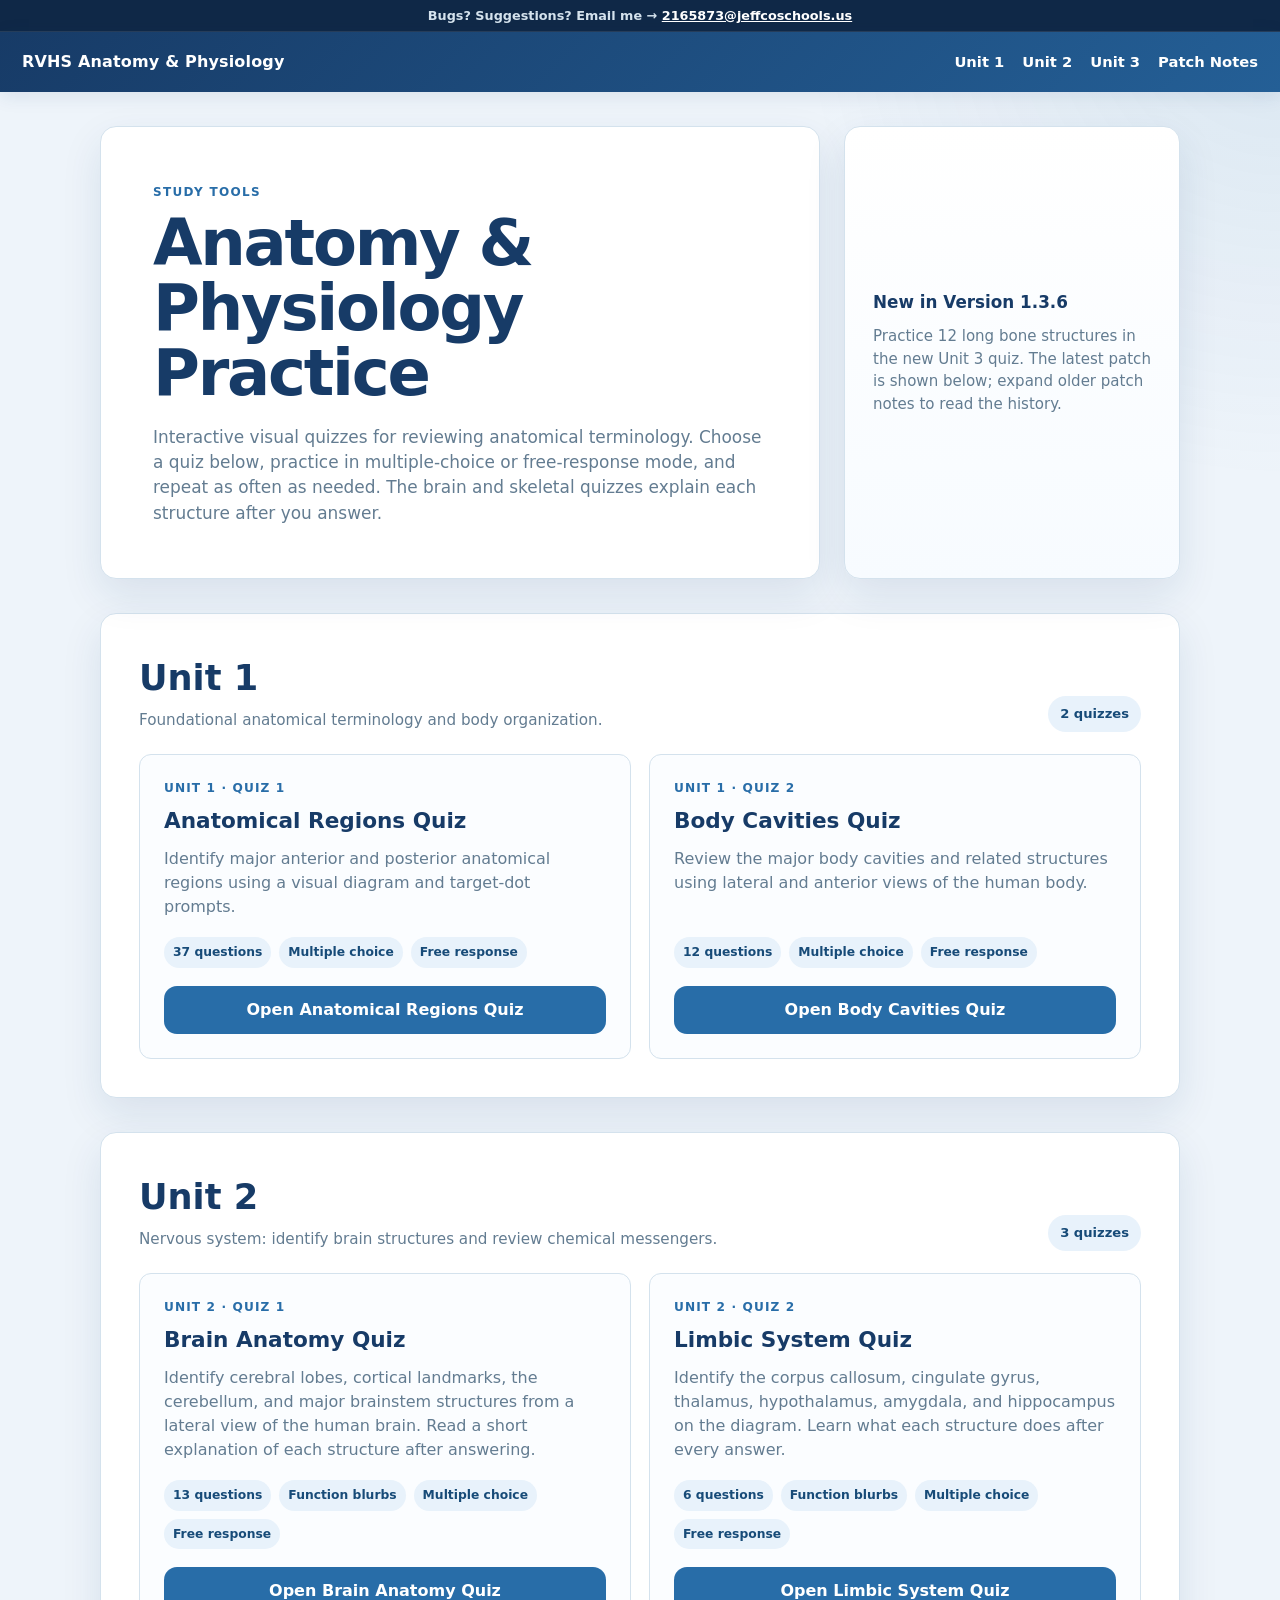
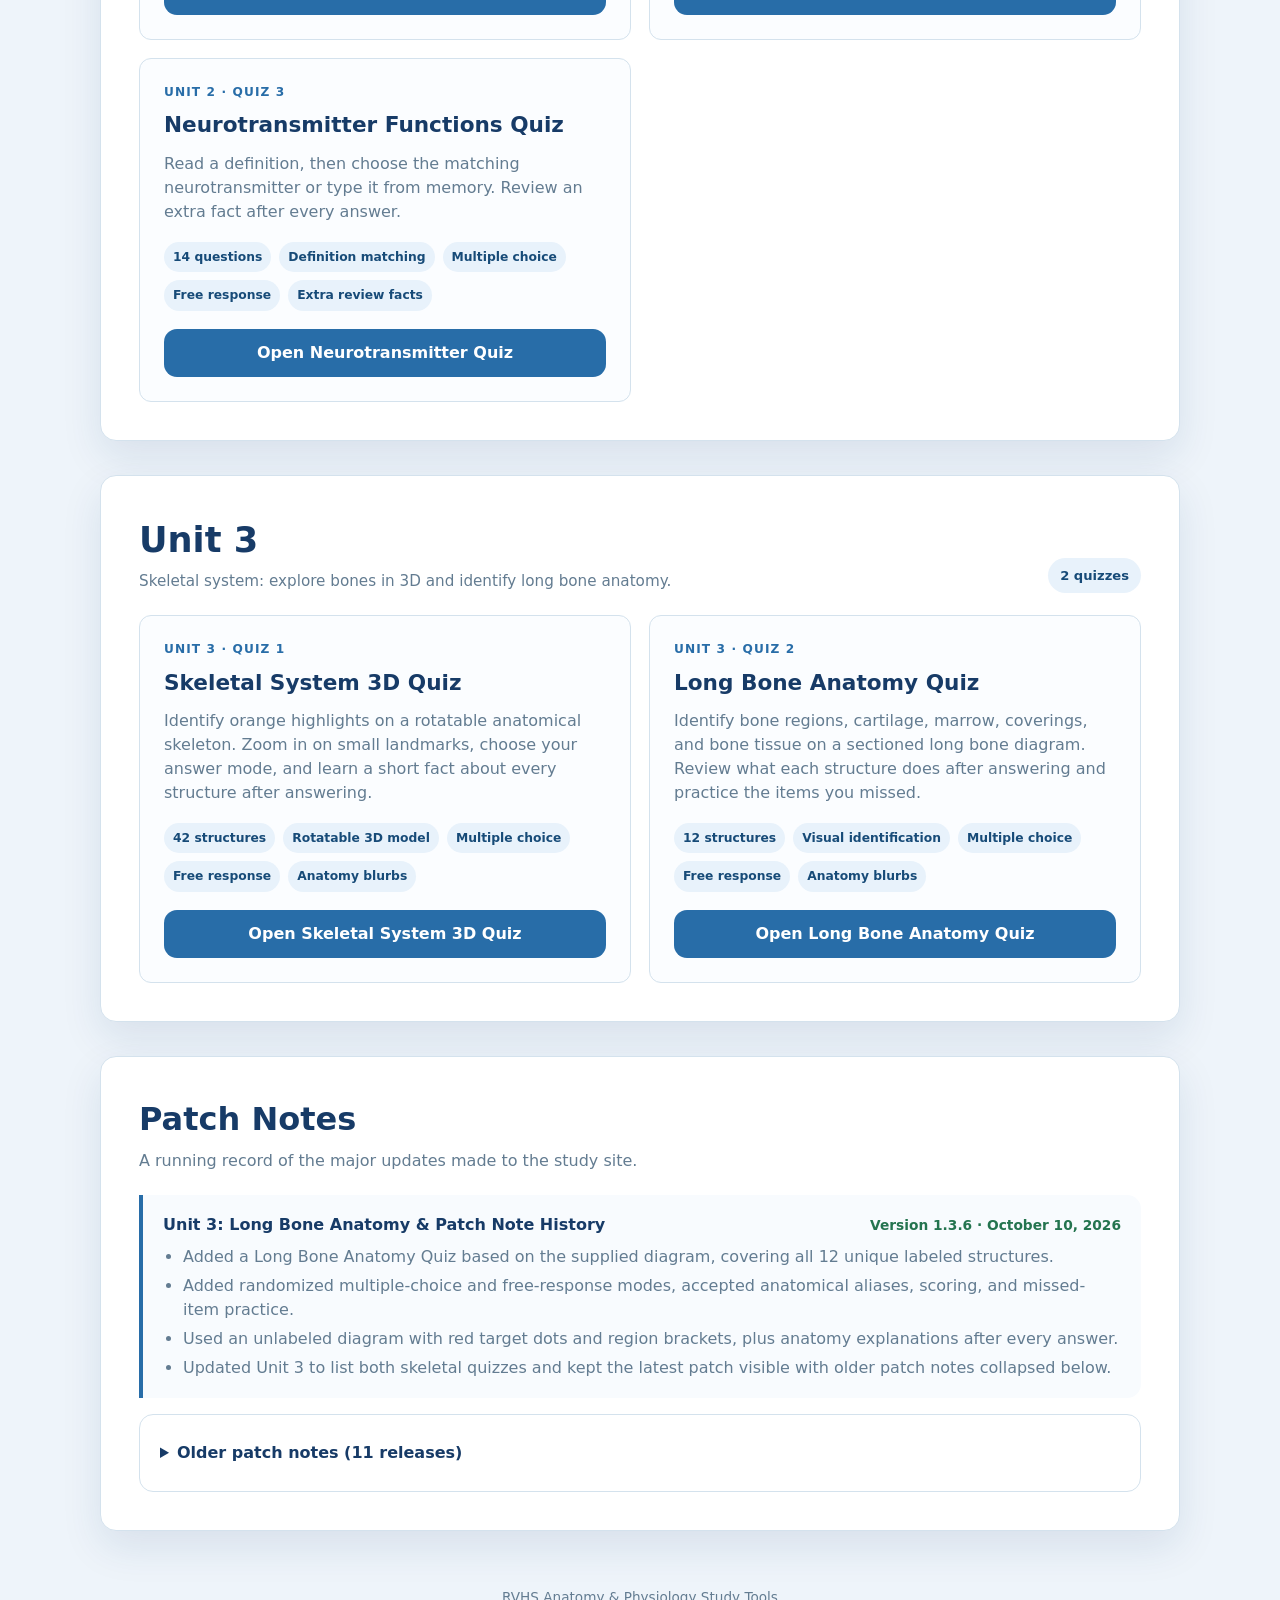
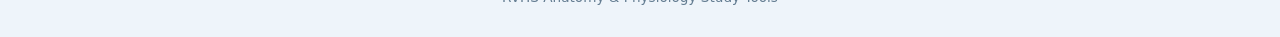
==== index.html @ 0ea173a3 "Add Unit 3 long bone quiz and collapsible patch history" ====
<!doctype html>
<html lang="en">
<head>
  <meta charset="utf-8">
  <meta name="viewport" content="width=device-width, initial-scale=1">
  <meta name="theme-color" content="#173b67">
  <title>RVHS Anatomy & Physiology Study Tools</title>

  <style>
    :root {
      --bg: #eef4fa;
      --surface: #ffffff;
      --navy: #173b67;
      --navy-dark: #0f2847;
      --blue: #24679f;
      --blue-dark: #174b78;
      --blue-soft: #e8f2fb;
      --text: #18344f;
      --muted: #6d8192;
      --border: #d4e2ed;
      --green: #2f7d5b;
      --shadow: 0 16px 40px rgba(23, 59, 103, 0.10);
      --radius-lg: 24px;
      --radius-md: 18px;
    }

    * { box-sizing: border-box; }

    html {
      background: var(--bg);
      scroll-behavior: smooth;
    }

    body {
      margin: 0;
      min-height: 100vh;
      background:
        radial-gradient(circle at top right, rgba(36, 103, 159, 0.10), transparent 28rem),
        var(--bg);
      color: var(--text);
      font-family:
        Inter, ui-sans-serif, system-ui, -apple-system, BlinkMacSystemFont,
        "Segoe UI", sans-serif;
      line-height: 1.5;
    }

    a { color: inherit; }

    .top-banner {
      background: var(--navy-dark);
      color: #d4e2ed;
      font-size: 0.8rem;
      font-weight: 600;
      text-align: center;
      padding: 6px 16px;
      border-bottom: 1px solid rgba(255, 255, 255, 0.1);
    }

    .top-banner a {
      color: #ffffff;
      text-decoration: underline;
    }

    .top-banner a:hover {
      color: var(--blue-soft);
    }

    .site-header {
      background: linear-gradient(135deg, var(--navy), #245f96);
      color: white;
      padding: 18px 22px;
      box-shadow: 0 4px 18px rgba(23, 59, 103, 0.16);
    }

    .header-inner {
      width: min(1120px, 100%);
      margin: 0 auto;
      display: flex;
      align-items: center;
      justify-content: space-between;
      gap: 20px;
    }

    .brand {
      font-weight: 850;
      letter-spacing: 0.01em;
    }

    .nav-links {
      display: flex;
      gap: 18px;
      flex-wrap: wrap;
      font-size: 0.92rem;
      font-weight: 700;
    }

    .nav-links a {
      color: #e8f2fb;
      text-decoration: none;
    }

    .nav-links a:hover {
      color: white;
      text-decoration: underline;
    }

    main {
      width: min(1120px, 100%);
      margin: 0 auto;
      padding: 34px 20px 56px;
    }

    .hero {
      display: grid;
      grid-template-columns: minmax(0, 1.5fr) minmax(280px, 0.7fr);
      gap: 24px;
      align-items: stretch;
      margin-bottom: 34px;
    }

    .hero-card,
    .info-card,
    .unit-section,
    .patch-notes {
      background: var(--surface);
      border: 1px solid var(--border);
      box-shadow: var(--shadow);
    }

    .hero-card {
      border-radius: var(--radius-lg);
      padding: clamp(28px, 5vw, 52px);
    }

    .eyebrow {
      display: inline-block;
      margin-bottom: 10px;
      color: var(--blue);
      font-size: 0.78rem;
      font-weight: 850;
      letter-spacing: 0.12em;
      text-transform: uppercase;
    }

    h1, h2, h3 { color: var(--navy); }

    h1 {
      margin: 0;
      font-size: clamp(2.2rem, 5vw, 4rem);
      line-height: 1.02;
      letter-spacing: -0.035em;
    }

    .hero-card p {
      max-width: 720px;
      margin: 18px 0 0;
      color: var(--muted);
      font-size: 1.06rem;
    }

    .info-card {
      border-radius: var(--radius-lg);
      padding: 28px;
      display: flex;
      flex-direction: column;
      justify-content: center;
      background: linear-gradient(180deg, #ffffff, #f7fbff);
    }

    .info-card strong {
      display: block;
      color: var(--navy);
      font-size: 1.05rem;
      margin-bottom: 10px;
    }

    .info-card p {
      margin: 0;
      color: var(--muted);
      font-size: 0.94rem;
    }

    .unit-section {
      border-radius: var(--radius-lg);
      padding: clamp(24px, 4vw, 38px);
      margin-bottom: 34px;
    }

    .section-heading {
      display: flex;
      align-items: end;
      justify-content: space-between;
      gap: 20px;
      margin-bottom: 22px;
    }

    .section-heading h2 {
      margin: 0;
      font-size: clamp(1.6rem, 3vw, 2.2rem);
    }

    .section-heading p {
      margin: 4px 0 0;
      color: var(--muted);
      font-size: 0.95rem;
    }

    .unit-badge {
      flex: 0 0 auto;
      padding: 8px 12px;
      border-radius: 999px;
      background: var(--blue-soft);
      color: var(--blue-dark);
      font-size: 0.82rem;
      font-weight: 850;
    }

    .quiz-grid {
      display: grid;
      grid-template-columns: repeat(2, minmax(0, 1fr));
      gap: 18px;
    }

    .quiz-card {
      border: 1px solid var(--border);
      border-radius: var(--radius-md);
      padding: 24px;
      background: #fbfdff;
      display: flex;
      flex-direction: column;
      min-height: 250px;
      transition: transform 140ms ease, box-shadow 140ms ease, border-color 140ms ease;
    }

    .quiz-card:hover {
      transform: translateY(-3px);
      box-shadow: 0 12px 28px rgba(23, 59, 103, 0.11);
      border-color: #b7cfe2;
    }

    .quiz-card .label {
      color: var(--blue);
      font-size: 0.76rem;
      font-weight: 850;
      letter-spacing: 0.09em;
      text-transform: uppercase;
      margin-bottom: 8px;
    }

    .quiz-card h3 {
      margin: 0;
      font-size: 1.35rem;
    }

    .quiz-card p {
      margin: 10px 0 18px;
      color: var(--muted);
      flex: 1;
    }

    .meta {
      display: flex;
      flex-wrap: wrap;
      gap: 8px;
      margin-bottom: 18px;
    }

    .meta span {
      padding: 6px 9px;
      border-radius: 999px;
      background: var(--blue-soft);
      color: var(--blue-dark);
      font-size: 0.77rem;
      font-weight: 750;
    }

    .quiz-link {
      display: inline-flex;
      align-items: center;
      justify-content: center;
      min-height: 48px;
      border-radius: 13px;
      padding: 11px 16px;
      background: var(--blue);
      color: white;
      text-decoration: none;
      font-weight: 800;
    }

    .quiz-link:hover { background: var(--blue-dark); }

    .patch-notes {
      border-radius: var(--radius-lg);
      padding: clamp(24px, 4vw, 38px);
    }

    .patch-notes h2 {
      margin: 0 0 6px;
      font-size: clamp(1.5rem, 3vw, 2rem);
    }

    .patch-intro {
      margin: 0 0 22px;
      color: var(--muted);
    }

    .patch-list {
      display: grid;
      gap: 16px;
    }

    .patch {
      border-left: 4px solid var(--blue);
      background: #f8fbfe;
      border-radius: 0 14px 14px 0;
      padding: 18px 20px;
    }

    .patch-top {
      display: flex;
      align-items: center;
      justify-content: space-between;
      gap: 16px;
      margin-bottom: 8px;
    }

    .patch-title {
      font-weight: 850;
      color: var(--navy);
    }

    .patch-version {
      flex: 0 0 auto;
      color: var(--green);
      font-weight: 850;
      font-size: 0.86rem;
    }

    .patch ul {
      margin: 8px 0 0;
      padding-left: 20px;
      color: var(--muted);
    }

    .patch li + li { margin-top: 5px; }

    .patch-history { border: 1px solid var(--border); border-radius: 14px; padding: 16px 20px; }
    .patch-history summary { cursor: pointer; color: var(--navy); font-weight: 800; min-height: 44px; align-content: center; }
    .patch-history[open] > summary { margin-bottom: 16px; }

    footer {
      width: min(1120px, 100%);
      margin: 0 auto;
      padding: 0 20px 30px;
      color: var(--muted);
      font-size: 0.85rem;
      text-align: center;
    }

    @media (max-width: 760px) {
      .hero,
      .quiz-grid {
        grid-template-columns: 1fr;
      }

      .header-inner,
      .section-heading,
      .patch-top {
        align-items: flex-start;
        flex-direction: column;
      }

      .nav-links { gap: 12px; }
    }
  </style>
  <link rel="stylesheet" href="assets/styles/site.css?v=1.0.1">
</head>

<body>
  <div class="top-banner">
    Bugs? Suggestions? Email me &rarr; <a href="mailto:2165873@jeffcoschools.us">2165873@jeffcoschools.us</a>
  </div>

  <header class="site-header">
    <div class="header-inner">
      <div class="brand">RVHS Anatomy &amp; Physiology</div>
      <nav class="nav-links" aria-label="Main navigation">
        <a href="#unit-1">Unit 1</a>
        <a href="#unit-2">Unit 2</a>
        <a href="#unit-3">Unit 3</a>
        <a href="#patch-notes">Patch Notes</a>
      </nav>
    </div>
  </header>

  <main>
    <section class="hero" aria-labelledby="page-title">
      <div class="hero-card">
        <span class="eyebrow">Study Tools</span>
        <h1 id="page-title">Anatomy &amp; Physiology Practice</h1>
        <p>
          Interactive visual quizzes for reviewing anatomical terminology.
          Choose a quiz below, practice in multiple-choice or free-response mode,
          and repeat as often as needed. The brain and skeletal quizzes explain each structure after you answer.
        </p>
      </div>

      <aside class="info-card">
        <strong>New in Version 1.3.6</strong>
        <p>
          Practice 12 long bone structures in the new Unit 3 quiz.
          The latest patch is shown below; expand older patch notes to read the history.
        </p>
      </aside>
    </section>

    <section id="unit-1" class="unit-section" aria-labelledby="unit-1-heading">
      <div class="section-heading">
        <div>
          <h2 id="unit-1-heading">Unit 1</h2>
          <p>Foundational anatomical terminology and body organization.</p>
        </div>
        <div class="unit-badge">2 quizzes</div>
      </div>

      <div class="quiz-grid">
        <article class="quiz-card">
          <div class="label">Unit 1 · Quiz 1</div>
          <h3>Anatomical Regions Quiz</h3>
          <p>
            Identify major anterior and posterior anatomical regions using a
            visual diagram and target-dot prompts.
          </p>

          <div class="meta">
            <span>37 questions</span>
            <span>Multiple choice</span>
            <span>Free response</span>
          </div>

          <a class="quiz-link" href="anatomy-regions-quiz/">
            Open Anatomical Regions Quiz
          </a>
        </article>

        <article class="quiz-card">
          <div class="label">Unit 1 · Quiz 2</div>
          <h3>Body Cavities Quiz</h3>
          <p>
            Review the major body cavities and related structures using lateral
            and anterior views of the human body.
          </p>

          <div class="meta">
            <span>12 questions</span>
            <span>Multiple choice</span>
            <span>Free response</span>
          </div>

          <a class="quiz-link" href="body-cavities-quiz/">
            Open Body Cavities Quiz
          </a>
        </article>
      </div>
    </section>

    <section id="unit-2" class="unit-section" aria-labelledby="unit-2-heading">
      <div class="section-heading">
        <div>
          <h2 id="unit-2-heading">Unit 2</h2>
          <p>Nervous system: identify brain structures and review chemical messengers.</p>
        </div>
        <div class="unit-badge">3 quizzes</div>
      </div>

      <div class="quiz-grid">
        <article class="quiz-card">
          <div class="label">Unit 2 · Quiz 1</div>
          <h3>Brain Anatomy Quiz</h3>
          <p>
            Identify cerebral lobes, cortical landmarks, the cerebellum, and
            major brainstem structures from a lateral view of the human brain.
            Read a short explanation of each structure after answering.
          </p>

          <div class="meta">
            <span>13 questions</span>
            <span>Function blurbs</span>
            <span>Multiple choice</span>
            <span>Free response</span>
          </div>

          <a class="quiz-link" href="brain-lateral-quiz/">
            Open Brain Anatomy Quiz
          </a>
        </article>

        <article class="quiz-card">
          <div class="label">Unit 2 · Quiz 2</div>
          <h3>Limbic System Quiz</h3>
          <p>
            Identify the corpus callosum, cingulate gyrus, thalamus, hypothalamus,
            amygdala, and hippocampus on the diagram. Learn what each structure
            does after every answer.
          </p>
          <div class="meta">
            <span>6 questions</span>
            <span>Function blurbs</span>
            <span>Multiple choice</span>
            <span>Free response</span>
          </div>
          <a class="quiz-link" href="limbic-system-quiz/">Open Limbic System Quiz</a>
        </article>

        <article class="quiz-card">
          <div class="label">Unit 2 · Quiz 3</div>
          <h3>Neurotransmitter Functions Quiz</h3>
          <p>
            Read a definition, then choose the matching neurotransmitter or
            type it from memory. Review an extra fact after every answer.
          </p>
          <div class="meta">
            <span>14 questions</span>
            <span>Definition matching</span>
            <span>Multiple choice</span>
            <span>Free response</span>
            <span>Extra review facts</span>
          </div>
          <a class="quiz-link" href="neurotransmitter-quiz/">Open Neurotransmitter Quiz</a>
        </article>
      </div>
    </section>

    <section id="unit-3" class="unit-section" aria-labelledby="unit-3-heading">
      <div class="section-heading">
        <div>
          <h2 id="unit-3-heading">Unit 3</h2>
          <p>Skeletal system: explore bones in 3D and identify long bone anatomy.</p>
        </div>
        <div class="unit-badge">2 quizzes</div>
      </div>
      <div class="quiz-grid">
        <article class="quiz-card">
          <div class="label">Unit 3 · Quiz 1</div>
          <h3>Skeletal System 3D Quiz</h3>
          <p>Identify orange highlights on a rotatable anatomical skeleton. Zoom in
            on small landmarks, choose your answer mode, and learn a short fact
            about every structure after answering.</p>
          <div class="meta">
            <span>42 structures</span><span>Rotatable 3D model</span>
            <span>Multiple choice</span><span>Free response</span><span>Anatomy blurbs</span>
          </div>
          <a class="quiz-link" href="skeletal-system-quiz/">Open Skeletal System 3D Quiz</a>
        </article>
        <article class="quiz-card">
          <div class="label">Unit 3 · Quiz 2</div>
          <h3>Long Bone Anatomy Quiz</h3>
          <p>Identify bone regions, cartilage, marrow, coverings, and bone tissue
            on a sectioned long bone diagram. Review what each structure does
            after answering and practice the items you missed.</p>
          <div class="meta">
            <span>12 structures</span><span>Visual identification</span>
            <span>Multiple choice</span><span>Free response</span><span>Anatomy blurbs</span>
          </div>
          <a class="quiz-link" href="long-bone-quiz/">Open Long Bone Anatomy Quiz</a>
        </article>
      </div>
    </section>

    <section id="patch-notes" class="patch-notes" aria-labelledby="patch-heading">
      <h2 id="patch-heading">Patch Notes</h2>
      <p class="patch-intro">
        A running record of the major updates made to the study site.
      </p>

      <div class="patch-list">
        <article class="patch">
          <div class="patch-top">
            <div class="patch-title">Unit 3: Long Bone Anatomy &amp; Patch Note History</div>
            <div class="patch-version">Version 1.3.6 · <time datetime="2026-10-10">October 10, 2026</time></div>
          </div>
          <ul>
            <li>Added a Long Bone Anatomy Quiz based on the supplied diagram, covering all 12 unique labeled structures.</li>
            <li>Added randomized multiple-choice and free-response modes, accepted anatomical aliases, scoring, and missed-item practice.</li>
            <li>Used an unlabeled diagram with red target dots and region brackets, plus anatomy explanations after every answer.</li>
            <li>Updated Unit 3 to list both skeletal quizzes and kept the latest patch visible with older patch notes collapsed below.</li>
          </ul>
        </article>
        <details class="patch-history">
          <summary>Older patch notes (11 releases)</summary>
          <div class="patch-list">

        <article class="patch">
          <div class="patch-top">
            <div class="patch-title">Skeletal System: Bundled False Rib Repair</div>
            <div class="patch-version">Version 1.3.5 · <time datetime="2026-10-04">October 4, 2026</time></div>
          </div>
          <ul>
            <li>Bundled all six lower costal-cartilage sections directly into the model data, connecting rib pairs 8–10 on both sides.</li>
            <li>Kept the connections visible during exploration and false-rib questions; floating ribs 11–12 retain free anterior ends.</li>
            <li>Updated both model-data URLs and quiz modules together so the repair loads as one version.</li>
            <li>Added regression checks for bundled geometry, attachment overlap, and highlight visibility.</li>
            <li>Preserved the refreshed website design, tailbone repair, free-response names, saved progress, and multiple-choice randomization.</li>
          </ul>
        </article>

        <article class="patch">
          <div class="patch-top">
            <div class="patch-title">Accessible Quiz Interaction &amp; Results</div>
            <div class="patch-version">Version 1.3.4 · <time datetime="2026-10-04">October 4, 2026</time></div>
          </div>
          <ul>
            <li>Standardized default, hover, pressed, selected, correct, incorrect, disabled, and keyboard-focus states across every quiz.</li>
            <li>Paired answer feedback with icons and text, unified question count, total, and mode progress, and added reduced-motion-safe success animation.</li>
            <li>Added compact score rings, score-based encouragement, and prioritized actions to practice missed items, retry, or return to the quiz library.</li>
            <li>Restored the skeletal quiz’s cartilage attachments for false ribs 8–10; floating ribs 11–12 remain unattached.</li>
          </ul>
        </article>

        <article class="patch">
          <div class="patch-top">
            <div class="patch-title">Site-wide Visual Refresh</div>
            <div class="patch-version">Version 1.3.3 · <time datetime="2026-10-03">October 3, 2026</time></div>
          </div>
          <ul>
            <li>Added a shared design system so the homepage and all quizzes use a consistent brand palette, typography, spacing, corners, shadows, and motion.</li>
            <li>Standardized headers, cards, score displays, progress indicators, and answer feedback, with one blue color scheme and consistent MCQ/FRQ mode selectors across the site.</li>
            <li>Kept quiz behavior unchanged and preserved the specialized diagram positioning and 3D skeletal viewer layout.</li>
            <li>Improved responsive and reduced-motion behavior for a more consistent experience across screen sizes and accessibility preferences.</li>
          </ul>
        </article>

        <article class="patch">
          <div class="patch-top">
            <div class="patch-title">Skeletal System: False Rib Connections</div>
            <div class="patch-version">Version 1.3.2 · <time datetime="2026-10-02">October 2, 2026</time></div>
          </div>
          <ul>
            <li>Fixed the disconnected front ends of ribs 8–10 by adding their missing costal cartilage connections on both sides.</li>
            <li>Each lower cartilage joins the cartilage above it, connecting these ribs indirectly to the sternum.</li>
            <li>Included the new sections in the costal-cartilage highlight; ribs 11–12 correctly retain free anterior ends.</li>
            <li>Preserved the tailbone fix, free-response aliases, saved progress, and multiple-choice answer randomization.</li>
          </ul>
        </article>

        <article class="patch">
          <div class="patch-top">
            <div class="patch-title">Skeletal System: Tailbone Fix &amp; Usability</div>
            <div class="patch-version">Version 1.3.1 · <time datetime="2026-10-01">October 1, 2026</time></div>
          </div>
          <ul>
            <li>Fixed the floating tailbone by anchoring the coccyx model to the actual lower tip of the sacrum.</li>
            <li>Verified case-insensitive free response and expanded accepted common anatomical names.</li>
            <li>Added optional saved-session resume, preserving the current question and the existing multiple-choice order.</li>
            <li>Added a reset-view button, remembered viewing preferences, and mobile shortcuts between the model and question.</li>
            <li>Added the submitted answer to incorrect-answer feedback and missed-structure review.</li>
            <li>Left multiple-choice distractor selection and answer-position randomization unchanged.</li>
            <li>Updated release numbering to the 1.x.x format, starting with Version 1.1.0.</li>
          </ul>
        </article>

        <article class="patch">
          <div class="patch-top">
            <div class="patch-title">Unit 3: Interactive 3D Skeletal System</div>
            <div class="patch-version">Version 1.3.0 · <time datetime="2026-09-30">September 30, 2026</time></div>
          </div>
          <ul>
            <li>Added a rotatable anatomical skeleton quiz covering 42 unique structures.</li>
            <li>Added multiple-choice and free-response modes, with randomized questions and four newly shuffled choices.</li>
            <li>Added orange highlights for bones, bone groups, openings, cartilage, and landmarks.</li>
            <li>Included false ribs (8–12), with floating ribs (11–12) identified as a subset.</li>
            <li>Added target close-ups, front/back/side views, zoom controls, and an optional X-ray view.</li>
            <li>Added location and function blurbs after every answer, plus missed-structure practice.</li>
            <li>Standardized anatomical spellings and removed anterior/posterior list duplicates.</li>
            <li>Included the model and rendering files with the quiz; no external model download is needed.</li>
          </ul>
        </article>

        <article class="patch">
          <div class="patch-top">
            <div class="patch-title">Unit 2: Neurotransmitter Functions</div>
            <div class="patch-version">Version 1.2.2 · <time datetime="2026-09-25">September 25, 2026</time></div>
          </div>
          <ul>
            <li>Added the Neurotransmitter Functions Quiz as Unit 2 Quiz 3.</li>
            <li>Added 14 randomized definition-matching questions in both four-choice and free-response modes.</li>
            <li>Multiple-choice distractors are freshly selected from the complete term list and all four answer positions are reshuffled for every question.</li>
            <li>Covered glutamate, dopamine, endorphins, epinephrine, GABA, serotonin, histamine, norepinephrine, oxytocin, adenosine, endocannabinoids, Substance P, nitric oxide, and acetylcholine.</li>
            <li>Added scoring, progress tracking, keyboard controls, responsive mobile layout, and an extra review fact after every answer.</li>
            <li>Updated the Unit 2 homepage count and navigation link.</li>
          </ul>
        </article>

        <article class="patch">
          <div class="patch-top">
            <div class="patch-title">Unit 2: Limbic System &amp; Structure Functions</div>
            <div class="patch-version">Version 1.2.1 · <time datetime="2026-09-22">September 22, 2026</time></div>
          </div>
          <ul>
            <li>Added the Limbic System Quiz to Unit 2 with six red-dot identification questions.</li>
            <li>Included randomized multiple-choice and free-response modes, hidden diagram labels, scoring, and keyboard controls.</li>
            <li>Added short function explanations for all 13 Brain Anatomy Quiz structures and all six Limbic System Quiz structures.</li>
            <li>Explanations appear after correct and incorrect answers in both modes and clear when the next question begins.</li>
            <li>Updated the homepage so both nervous system quizzes are listed together under Unit 2.</li>
          </ul>
        </article>

        <article class="patch">
          <div class="patch-top">
            <div class="patch-title">Unit 2: Brain Anatomy</div>
            <div class="patch-version">Version 1.2.0</div>
          </div>
          <ul>
            <li>Added Unit 2 to the study site.</li>
            <li>Added the Brain Anatomy Quiz with 13 lateral-view identification questions.</li>
            <li>Added cerebral lobe identification: frontal, parietal, temporal, and occipital lobes.</li>
            <li>Added cortical landmarks: precentral gyrus, precentral sulcus, central sulcus, postcentral gyrus, and lateral sulcus.</li>
            <li>Corrected the precentral gyrus target to the pink band and placed the precentral sulcus target at the blue–pink boundary.</li>
            <li>Added pons, medulla, cerebellum, and spinal cord identification.</li>
            <li>Multiple-choice distractors stay within related anatomical categories while showing four choices per question.</li>
            <li>Added free-response aliases for common alternative names and spelling formats.</li>
          </ul>
        </article>

        <article class="patch">
          <div class="patch-top">
            <div class="patch-title">Unit 1 Expansion</div>
            <div class="patch-version">Version 1.1.1</div>
          </div>
          <ul>
            <li>Added the new Body Cavities Quiz with 12 visual-identification questions.</li>
            <li>Added Frontal and Antebrachial to the Anatomical Regions Quiz.</li>
            <li>Expanded the Anatomical Regions Quiz from 35 to 37 questions.</li>
            <li>Added accepted free-response aliases for common spelling variations.</li>
            <li>Updated the homepage to organize both quizzes under Unit 1.</li>
          </ul>
        </article>

        <article class="patch">
          <div class="patch-top">
            <div class="patch-title">Initial Anatomical Regions Release</div>
            <div class="patch-version">Version 1.1.0</div>
          </div>
          <ul>
            <li>Launched the Anatomical Regions Quiz.</li>
            <li>Added randomized multiple-choice and free-response modes.</li>
            <li>Included anterior and posterior regional anatomy questions.</li>
            <li>Added scoring, keyboard controls, reshuffling, and responsive design.</li>
          </ul>
        </article>
          </div>
        </details>
      </div>
    </section>
  </main>

  <footer>
    RVHS Anatomy &amp; Physiology Study Tools
  </footer>
</body>
</html>
---- assets/styles/site.css ----
/* Shared RVHS Anatomy & Physiology design system.
   Page styles remain responsible for quiz diagrams and other specialized layouts. */
:root {
  color-scheme: light;

  /* Brand and semantic palette */
  --brand-navy: #173b67;
  --brand-blue: #286da8;
  --brand-blue-dark: #174b78;
  --brand-blue-soft: #e8f2fb;
  --color-bg: #eef4fa;
  --color-surface: #ffffff;
  --color-text: #18344f;
  --color-muted: #637c91;
  --color-border: #d4e2ed;
  --color-focus: #d18218;
  --color-success: #24744f;
  --color-success-bg: #e6f6ed;
  --color-danger: #a73535;
  --color-danger-bg: #fdecec;
  --color-neutral-bg: #f5f8fb;
  --button-bg: #f7fbff;
  --button-bg-hover: var(--brand-blue-soft);
  --button-border: #bfd9ed;
  --button-text: var(--brand-blue-dark);
  --button-primary-bg: var(--brand-blue);
  --button-primary-hover: var(--brand-blue-dark);
  --button-primary-text: #ffffff;

  /* Compatibility aliases used by the existing quiz-specific styles. */
  --bg: var(--color-bg);
  --surface: var(--color-surface);
  --card: var(--color-surface);
  --navy: var(--brand-navy);
  --blue: var(--brand-blue);
  --blue-dark: var(--brand-blue-dark);
  --blue-soft: var(--brand-blue-soft);
  --text: var(--color-text);
  --muted: var(--color-muted);
  --border: var(--color-border);
  --green: var(--color-success);
  --green-soft: var(--color-success-bg);
  --red: var(--color-danger);
  --red-soft: var(--color-danger-bg);

  /* Type scale */
  --font-sans: Inter, ui-sans-serif, system-ui, -apple-system, BlinkMacSystemFont, "Segoe UI", sans-serif;
  --text-xs: 0.75rem;
  --text-sm: 0.875rem;
  --text-md: 1rem;
  --text-lg: 1.125rem;
  --text-xl: 1.5rem;
  --text-2xl: clamp(1.8rem, 4vw, 2.75rem);

  /* Spacing scale */
  --space-1: 0.25rem;
  --space-2: 0.5rem;
  --space-3: 0.75rem;
  --space-4: 1rem;
  --space-5: 1.5rem;
  --space-6: 2rem;
  --space-7: 3rem;

  --radius-sm: 0.5rem;
  --radius-md: 0.75rem;
  --radius-lg: 1rem;
  --radius-xl: 1.375rem;
  --shadow-sm: 0 4px 18px rgb(23 59 103 / 10%);
  --shadow-card: 0 16px 40px rgb(23 59 103 / 10%);
  --shadow: var(--shadow-card);
  --content-width: 1120px;
  --content-width-wide: 1380px;
  --transition-fast: 150ms ease;
  --transition-base: 180ms ease;
  --breakpoint-mobile: 700px;
  --breakpoint-tablet: 950px;
}

html { background: var(--color-bg); }

body {
  color: var(--color-text);
  background: radial-gradient(circle at top right, rgb(40 109 168 / 10%), transparent 30rem), var(--color-bg);
  font-family: var(--font-sans);
}

button, input, select { font: inherit; }

button:focus-visible,
a:focus-visible,
input:focus-visible,
select:focus-visible,
summary:focus-visible {
  outline: 3px solid var(--color-focus);
  outline-offset: 3px;
}

.site-header {
  padding: 18px 22px;
  color: #fff;
  background: linear-gradient(135deg, var(--brand-navy), #245f96);
  box-shadow: var(--shadow-sm);
}

.header-inner {
  width: min(var(--content-width-wide), 100%);
  margin-inline: auto;
  display: flex;
  align-items: center;
  justify-content: space-between;
  gap: var(--space-4);
}

.site-header a { color: #fff; }

.eyebrow {
  color: var(--brand-blue);
  font-size: var(--text-xs);
  font-weight: 850;
  letter-spacing: 0.11em;
  line-height: 1.3;
  text-transform: uppercase;
}

.site-header .eyebrow { color: #c7dff2; }

.card,
.panel {
  border: 1px solid var(--color-border);
  border-radius: var(--radius-xl);
  background: var(--color-surface);
  box-shadow: var(--shadow-card);
}

.score-chip {
  border: 1px solid var(--color-border);
  border-radius: var(--radius-lg);
  background: var(--color-surface);
  color: var(--brand-navy);
  font-weight: 800;
  white-space: nowrap;
}

.site-header .score-chip {
  border-color: rgb(255 255 255 / 25%);
  background: rgb(255 255 255 / 13%);
  color: #fff;
}

.rounded-button {
  border: 1px solid var(--button-border);
  border-radius: var(--radius-md);
  background: var(--button-bg);
  color: var(--button-text);
  transition: transform var(--transition-fast), border-color var(--transition-fast),
    background-color var(--transition-fast), box-shadow var(--transition-fast);
}

.rounded-button:hover:not(:disabled) {
  border-color: var(--brand-blue);
  background: var(--button-bg-hover);
  transform: translateY(-2px);
}
.rounded-button:active:not(:disabled), .rounded-button.key-pressed { transform: translateY(1px) scale(0.99); }

.mode-grid { display: grid; grid-template-columns: repeat(2, minmax(0, 1fr)); gap: var(--space-4); }

.rounded-button.mode-button,
.rounded-button.mode-button.mc,
.rounded-button.mode-button.free {
  border-color: var(--button-border);
  background: var(--brand-blue-soft);
  color: var(--color-text);
}

.rounded-button.mode-button:hover:not(:disabled),
.rounded-button.mode-button.mc:hover:not(:disabled),
.rounded-button.mode-button.free:hover:not(:disabled) {
  border-color: var(--brand-blue);
  background: #dcebf8;
}

.rounded-button.mode-button .key-badge,
.answer-button .key-badge {
  background: var(--brand-blue);
  color: #fff;
}

.rounded-button.mode-button .key-badge {
  min-width: 3.25rem;
  padding-inline: var(--space-2);
  white-space: nowrap;
}

.rounded-button.submit-button,
.rounded-button.next-button,
.rounded-button.play-again {
  border-color: var(--button-primary-bg);
  background: var(--button-primary-bg);
  color: var(--button-primary-text);
}

.rounded-button.submit-button:hover:not(:disabled),
.rounded-button.next-button:hover:not(:disabled),
.rounded-button.play-again:hover:not(:disabled) {
  border-color: var(--button-primary-hover);
  background: var(--button-primary-hover);
}

.rounded-button.answer-button {
  border-color: var(--button-border);
  background: var(--button-bg);
  color: var(--color-text);
}

.rounded-button.answer-button:hover:not(:disabled) {
  border-color: var(--brand-blue);
  background: var(--button-bg-hover);
}

.rounded-button.answer-button.correct {
  border-color: var(--color-success);
  background: var(--color-success-bg);
  color: var(--color-success);
}

.rounded-button.answer-button.wrong {
  border-color: var(--color-danger);
  background: var(--color-danger-bg);
  color: var(--color-danger);
}

.progress-track {
  overflow: hidden;
  border-radius: 999px;
  background: #dce8f2;
}

.progress-fill {
  height: 100%;
  background: var(--brand-blue);
  transition: width var(--transition-base);
}

.feedback { border-radius: var(--radius-md); }
.feedback.correct { background: var(--color-success-bg); color: var(--color-success); }
.feedback.wrong { background: var(--color-danger-bg); color: var(--color-danger); }
.feedback.neutral { background: var(--color-neutral-bg); color: var(--color-muted); }

@media (max-width: 700px) {
  .site-header { padding: 16px; }
  .header-inner { align-items: flex-start; }
  .mode-grid { grid-template-columns: 1fr; }
}

@media (prefers-reduced-motion: reduce) {
  *, *::before, *::after {
    scroll-behavior: auto !important;
    transition-duration: 0.01ms !important;
    animation-duration: 0.01ms !important;
    animation-iteration-count: 1 !important;
  }
}

/* Standard quiz-page header: navigation remains above the page-specific title. */
.quiz-header {
  width: min(var(--content-width-wide), 100%);
  margin-inline: auto;
}

.quiz-header-nav {
  display: flex;
  flex-wrap: wrap;
  align-items: center;
  gap: 0.5rem 1rem;
  padding-bottom: 0.875rem;
  border-bottom: 1px solid rgb(255 255 255 / 20%);
}

.quiz-brand,
.all-quizzes-link {
  display: inline-flex;
  min-height: 44px;
  align-items: center;
  font-weight: 800;
  text-decoration: none;
}

.quiz-brand { font-size: 1rem; }
.quiz-breadcrumb {
  flex: 1 1 14rem;
  color: #c7dff2;
  font-size: 0.8125rem;
  font-weight: 750;
  letter-spacing: 0.06em;
  text-transform: uppercase;
}

.all-quizzes-link {
  padding-inline: 0.75rem;
  border: 1px solid rgb(255 255 255 / 35%);
  border-radius: var(--radius-md);
  font-size: 0.875rem;
}

.quiz-brand:hover,
.all-quizzes-link:hover { text-decoration: underline; }

.quiz-heading-row {
  display: flex;
  align-items: center;
  justify-content: space-between;
  gap: 1rem;
  padding-top: 1rem;
}

.quiz-heading { min-width: 0; }
.quiz-heading h1 {
  margin: 0;
  color: #fff;
  font-size: clamp(1.45rem, 3vw, 2.15rem);
  line-height: 1.15;
}
.quiz-heading h1 span { color: #c7dff2; }
.quiz-heading .header-sub {
  margin: 0.375rem 0 0;
  color: #dbeaf7;
}
.quiz-heading-row .score-chip {
  flex: 0 0 auto;
  min-width: 4.75rem;
  padding: 0.625rem 0.875rem;
  text-align: center;
}

@media (max-width: 700px) {
  .quiz-header-nav { align-items: flex-start; }
  .quiz-brand { flex: 1 1 calc(100% - 7rem); }
  .quiz-breadcrumb { flex-basis: 100%; order: 3; }
  .quiz-heading-row { align-items: flex-start; flex-wrap: wrap; }
  .quiz-heading { flex: 1 1 15rem; }
}
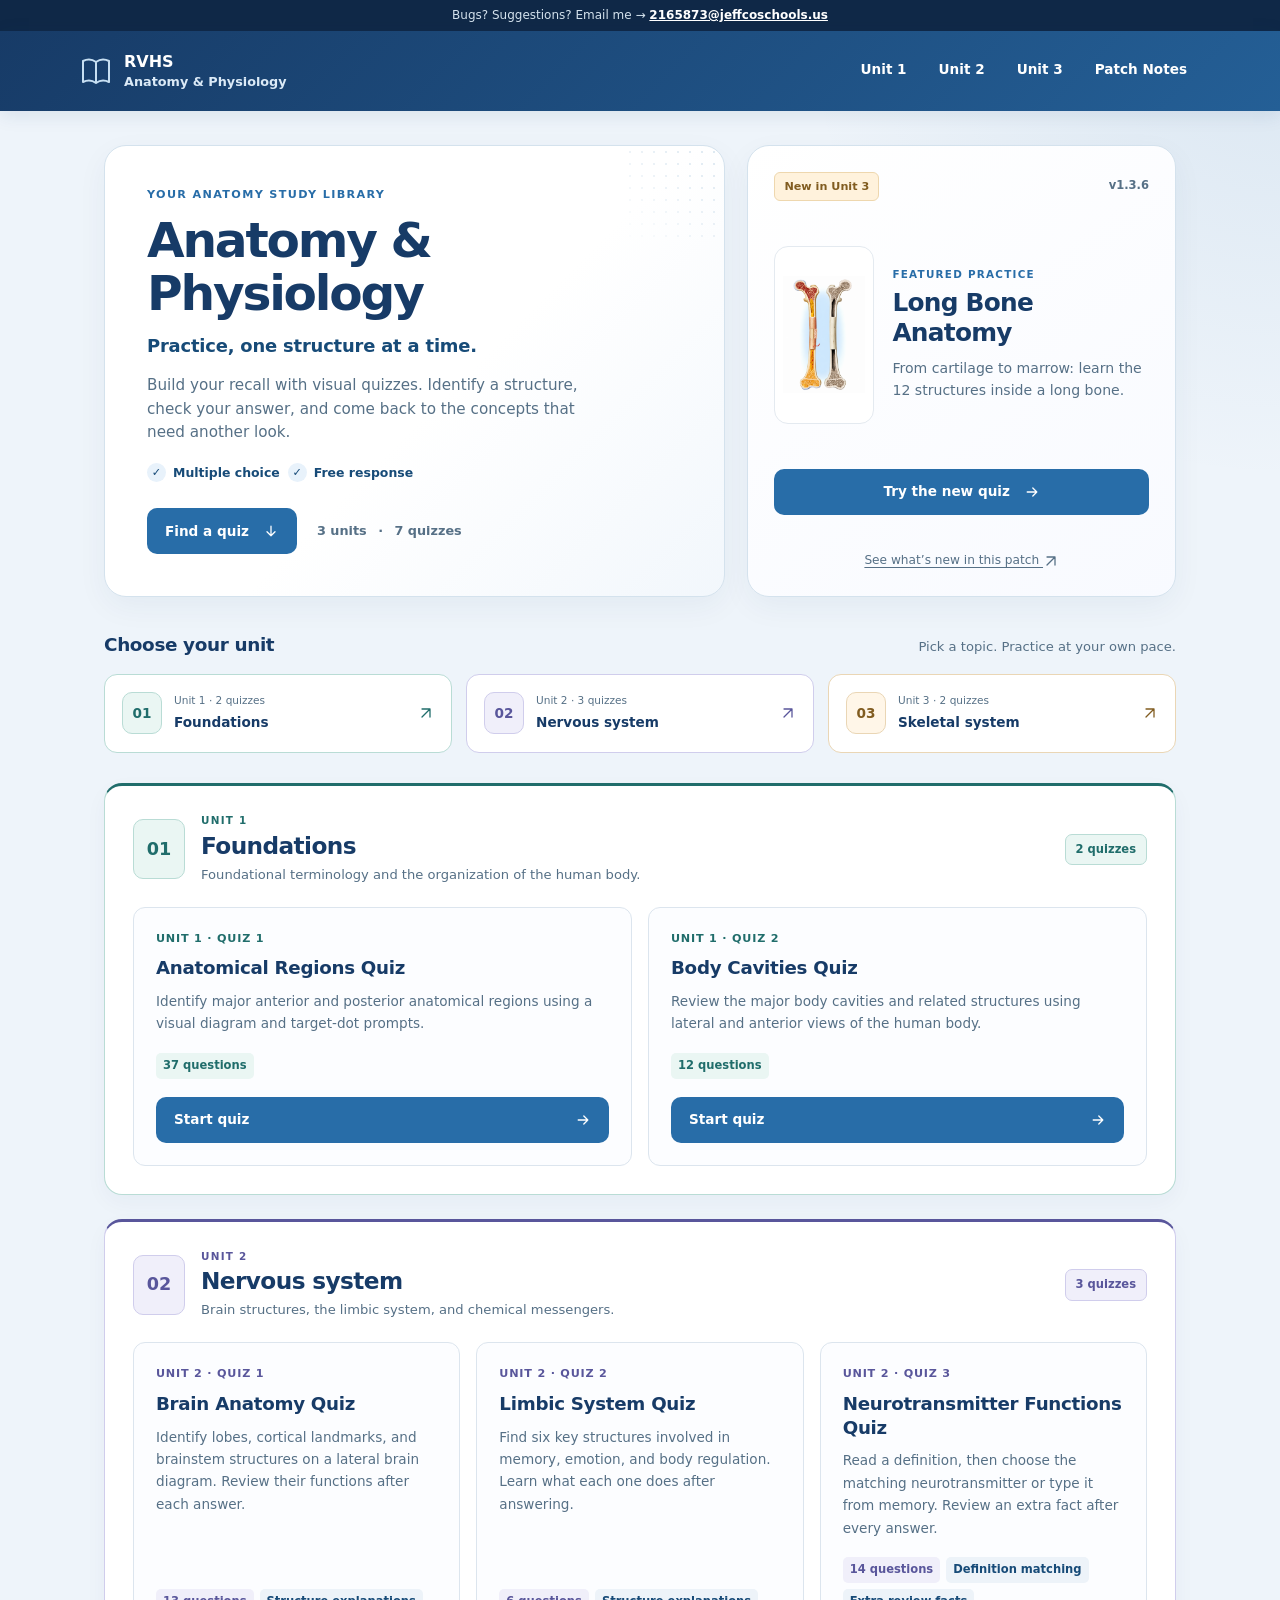
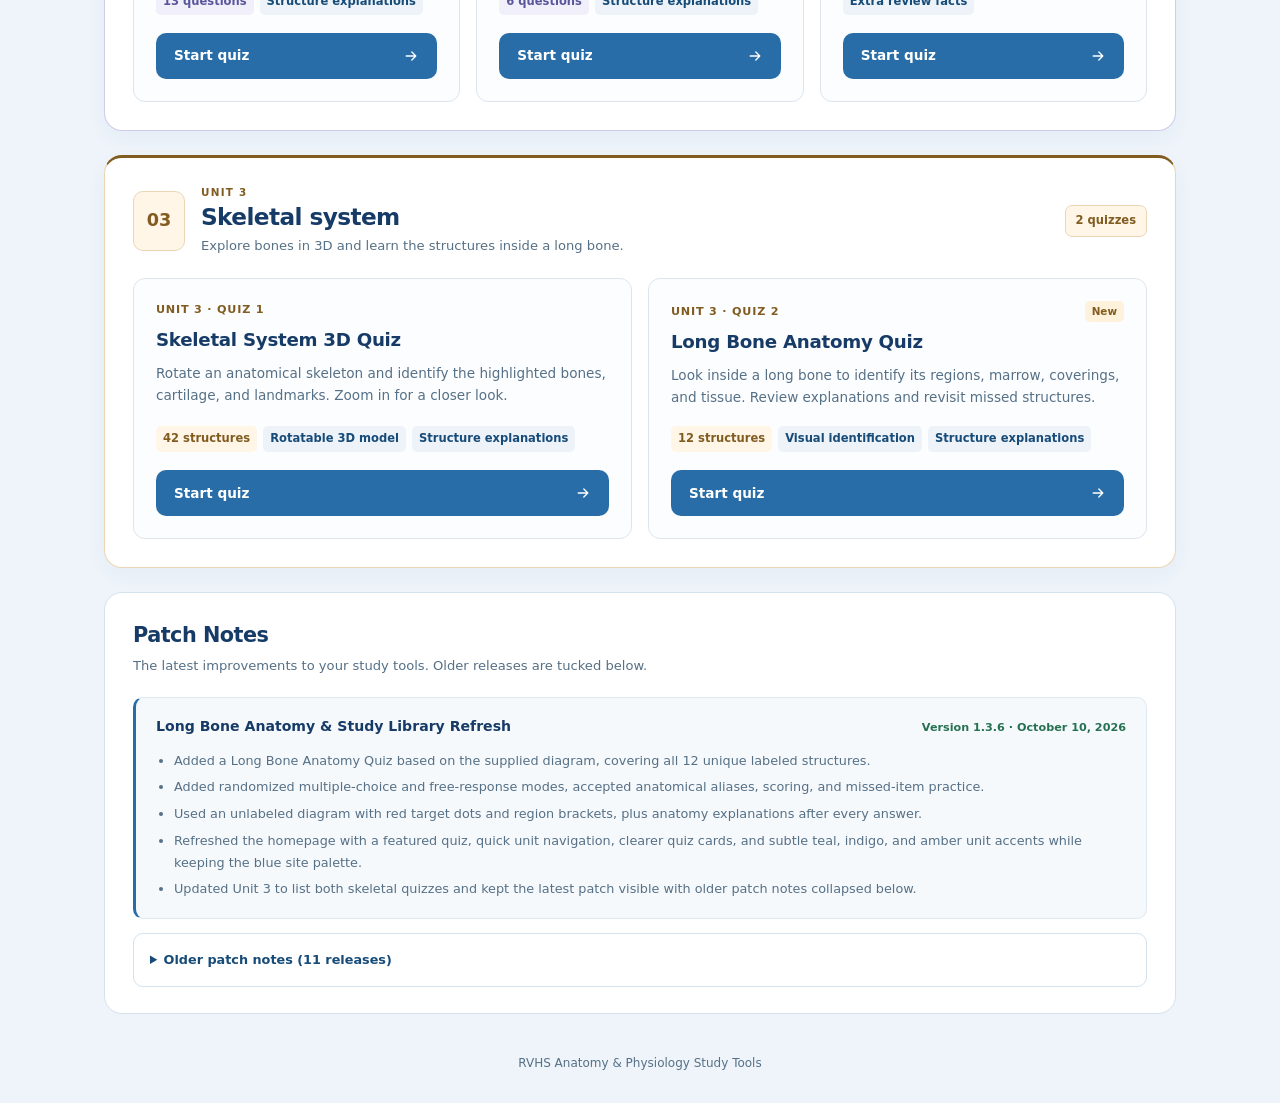
==== commit b35ab5a2: "Refresh study homepage with subtle unit accents in version 1.3.6" ====
--- a/index.html
+++ b/index.html
@@ -6,384 +6,22 @@
   <meta name="theme-color" content="#173b67">
   <title>RVHS Anatomy & Physiology Study Tools</title>
 
-  <style>
-    :root {
-      --bg: #eef4fa;
-      --surface: #ffffff;
-      --navy: #173b67;
-      --navy-dark: #0f2847;
-      --blue: #24679f;
-      --blue-dark: #174b78;
-      --blue-soft: #e8f2fb;
-      --text: #18344f;
-      --muted: #6d8192;
-      --border: #d4e2ed;
-      --green: #2f7d5b;
-      --shadow: 0 16px 40px rgba(23, 59, 103, 0.10);
-      --radius-lg: 24px;
-      --radius-md: 18px;
-    }
-
-    * { box-sizing: border-box; }
-
-    html {
-      background: var(--bg);
-      scroll-behavior: smooth;
-    }
-
-    body {
-      margin: 0;
-      min-height: 100vh;
-      background:
-        radial-gradient(circle at top right, rgba(36, 103, 159, 0.10), transparent 28rem),
-        var(--bg);
-      color: var(--text);
-      font-family:
-        Inter, ui-sans-serif, system-ui, -apple-system, BlinkMacSystemFont,
-        "Segoe UI", sans-serif;
-      line-height: 1.5;
-    }
-
-    a { color: inherit; }
-
-    .top-banner {
-      background: var(--navy-dark);
-      color: #d4e2ed;
-      font-size: 0.8rem;
-      font-weight: 600;
-      text-align: center;
-      padding: 6px 16px;
-      border-bottom: 1px solid rgba(255, 255, 255, 0.1);
-    }
-
-    .top-banner a {
-      color: #ffffff;
-      text-decoration: underline;
-    }
-
-    .top-banner a:hover {
-      color: var(--blue-soft);
-    }
-
-    .site-header {
-      background: linear-gradient(135deg, var(--navy), #245f96);
-      color: white;
-      padding: 18px 22px;
-      box-shadow: 0 4px 18px rgba(23, 59, 103, 0.16);
-    }
-
-    .header-inner {
-      width: min(1120px, 100%);
-      margin: 0 auto;
-      display: flex;
-      align-items: center;
-      justify-content: space-between;
-      gap: 20px;
-    }
-
-    .brand {
-      font-weight: 850;
-      letter-spacing: 0.01em;
-    }
-
-    .nav-links {
-      display: flex;
-      gap: 18px;
-      flex-wrap: wrap;
-      font-size: 0.92rem;
-      font-weight: 700;
-    }
-
-    .nav-links a {
-      color: #e8f2fb;
-      text-decoration: none;
-    }
-
-    .nav-links a:hover {
-      color: white;
-      text-decoration: underline;
-    }
-
-    main {
-      width: min(1120px, 100%);
-      margin: 0 auto;
-      padding: 34px 20px 56px;
-    }
-
-    .hero {
-      display: grid;
-      grid-template-columns: minmax(0, 1.5fr) minmax(280px, 0.7fr);
-      gap: 24px;
-      align-items: stretch;
-      margin-bottom: 34px;
-    }
-
-    .hero-card,
-    .info-card,
-    .unit-section,
-    .patch-notes {
-      background: var(--surface);
-      border: 1px solid var(--border);
-      box-shadow: var(--shadow);
-    }
-
-    .hero-card {
-      border-radius: var(--radius-lg);
-      padding: clamp(28px, 5vw, 52px);
-    }
-
-    .eyebrow {
-      display: inline-block;
-      margin-bottom: 10px;
-      color: var(--blue);
-      font-size: 0.78rem;
-      font-weight: 850;
-      letter-spacing: 0.12em;
-      text-transform: uppercase;
-    }
-
-    h1, h2, h3 { color: var(--navy); }
-
-    h1 {
-      margin: 0;
-      font-size: clamp(2.2rem, 5vw, 4rem);
-      line-height: 1.02;
-      letter-spacing: -0.035em;
-    }
-
-    .hero-card p {
-      max-width: 720px;
-      margin: 18px 0 0;
-      color: var(--muted);
-      font-size: 1.06rem;
-    }
-
-    .info-card {
-      border-radius: var(--radius-lg);
-      padding: 28px;
-      display: flex;
-      flex-direction: column;
-      justify-content: center;
-      background: linear-gradient(180deg, #ffffff, #f7fbff);
-    }
-
-    .info-card strong {
-      display: block;
-      color: var(--navy);
-      font-size: 1.05rem;
-      margin-bottom: 10px;
-    }
-
-    .info-card p {
-      margin: 0;
-      color: var(--muted);
-      font-size: 0.94rem;
-    }
-
-    .unit-section {
-      border-radius: var(--radius-lg);
-      padding: clamp(24px, 4vw, 38px);
-      margin-bottom: 34px;
-    }
-
-    .section-heading {
-      display: flex;
-      align-items: end;
-      justify-content: space-between;
-      gap: 20px;
-      margin-bottom: 22px;
-    }
-
-    .section-heading h2 {
-      margin: 0;
-      font-size: clamp(1.6rem, 3vw, 2.2rem);
-    }
-
-    .section-heading p {
-      margin: 4px 0 0;
-      color: var(--muted);
-      font-size: 0.95rem;
-    }
-
-    .unit-badge {
-      flex: 0 0 auto;
-      padding: 8px 12px;
-      border-radius: 999px;
-      background: var(--blue-soft);
-      color: var(--blue-dark);
-      font-size: 0.82rem;
-      font-weight: 850;
-    }
-
-    .quiz-grid {
-      display: grid;
-      grid-template-columns: repeat(2, minmax(0, 1fr));
-      gap: 18px;
-    }
-
-    .quiz-card {
-      border: 1px solid var(--border);
-      border-radius: var(--radius-md);
-      padding: 24px;
-      background: #fbfdff;
-      display: flex;
-      flex-direction: column;
-      min-height: 250px;
-      transition: transform 140ms ease, box-shadow 140ms ease, border-color 140ms ease;
-    }
-
-    .quiz-card:hover {
-      transform: translateY(-3px);
-      box-shadow: 0 12px 28px rgba(23, 59, 103, 0.11);
-      border-color: #b7cfe2;
-    }
-
-    .quiz-card .label {
-      color: var(--blue);
-      font-size: 0.76rem;
-      font-weight: 850;
-      letter-spacing: 0.09em;
-      text-transform: uppercase;
-      margin-bottom: 8px;
-    }
-
-    .quiz-card h3 {
-      margin: 0;
-      font-size: 1.35rem;
-    }
-
-    .quiz-card p {
-      margin: 10px 0 18px;
-      color: var(--muted);
-      flex: 1;
-    }
-
-    .meta {
-      display: flex;
-      flex-wrap: wrap;
-      gap: 8px;
-      margin-bottom: 18px;
-    }
-
-    .meta span {
-      padding: 6px 9px;
-      border-radius: 999px;
-      background: var(--blue-soft);
-      color: var(--blue-dark);
-      font-size: 0.77rem;
-      font-weight: 750;
-    }
-
-    .quiz-link {
-      display: inline-flex;
-      align-items: center;
-      justify-content: center;
-      min-height: 48px;
-      border-radius: 13px;
-      padding: 11px 16px;
-      background: var(--blue);
-      color: white;
-      text-decoration: none;
-      font-weight: 800;
-    }
-
-    .quiz-link:hover { background: var(--blue-dark); }
-
-    .patch-notes {
-      border-radius: var(--radius-lg);
-      padding: clamp(24px, 4vw, 38px);
-    }
-
-    .patch-notes h2 {
-      margin: 0 0 6px;
-      font-size: clamp(1.5rem, 3vw, 2rem);
-    }
-
-    .patch-intro {
-      margin: 0 0 22px;
-      color: var(--muted);
-    }
-
-    .patch-list {
-      display: grid;
-      gap: 16px;
-    }
-
-    .patch {
-      border-left: 4px solid var(--blue);
-      background: #f8fbfe;
-      border-radius: 0 14px 14px 0;
-      padding: 18px 20px;
-    }
-
-    .patch-top {
-      display: flex;
-      align-items: center;
-      justify-content: space-between;
-      gap: 16px;
-      margin-bottom: 8px;
-    }
-
-    .patch-title {
-      font-weight: 850;
-      color: var(--navy);
-    }
-
-    .patch-version {
-      flex: 0 0 auto;
-      color: var(--green);
-      font-weight: 850;
-      font-size: 0.86rem;
-    }
-
-    .patch ul {
-      margin: 8px 0 0;
-      padding-left: 20px;
-      color: var(--muted);
-    }
-
-    .patch li + li { margin-top: 5px; }
-
-    .patch-history { border: 1px solid var(--border); border-radius: 14px; padding: 16px 20px; }
-    .patch-history summary { cursor: pointer; color: var(--navy); font-weight: 800; min-height: 44px; align-content: center; }
-    .patch-history[open] > summary { margin-bottom: 16px; }
-
-    footer {
-      width: min(1120px, 100%);
-      margin: 0 auto;
-      padding: 0 20px 30px;
-      color: var(--muted);
-      font-size: 0.85rem;
-      text-align: center;
-    }
-
-    @media (max-width: 760px) {
-      .hero,
-      .quiz-grid {
-        grid-template-columns: 1fr;
-      }
-
-      .header-inner,
-      .section-heading,
-      .patch-top {
-        align-items: flex-start;
-        flex-direction: column;
-      }
-
-      .nav-links { gap: 12px; }
-    }
-  </style>
   <link rel="stylesheet" href="assets/styles/site.css?v=1.0.1">
+  <link rel="stylesheet" href="assets/styles/homepage.css?v=1.3.6">
 </head>
 
-<body>
+<body class="study-home">
+  <a class="skip-link" href="#quiz-library">Skip to quiz library</a>
   <div class="top-banner">
     Bugs? Suggestions? Email me &rarr; <a href="mailto:2165873@jeffcoschools.us">2165873@jeffcoschools.us</a>
   </div>
 
   <header class="site-header">
     <div class="header-inner">
-      <div class="brand">RVHS Anatomy &amp; Physiology</div>
+      <a class="brand" href="./" aria-label="RVHS Anatomy and Physiology home">
+        <svg viewBox="0 0 32 32" fill="none" aria-hidden="true"><path d="M16 7C12 4 7 4 3 6v21c4-2 9-2 13 1 4-3 9-3 13-1V6c-4-2-9-2-13 1Zm0 0v21" stroke="currentColor" stroke-width="2" stroke-linejoin="round"/></svg>
+        <span>RVHS <span class="brand-sub">Anatomy &amp; Physiology</span></span>
+      </a>
       <nav class="nav-links" aria-label="Main navigation">
         <a href="#unit-1">Unit 1</a>
         <a href="#unit-2">Unit 2</a>
@@ -396,29 +34,47 @@
   <main>
     <section class="hero" aria-labelledby="page-title">
       <div class="hero-card">
-        <span class="eyebrow">Study Tools</span>
-        <h1 id="page-title">Anatomy &amp; Physiology Practice</h1>
-        <p>
-          Interactive visual quizzes for reviewing anatomical terminology.
-          Choose a quiz below, practice in multiple-choice or free-response mode,
-          and repeat as often as needed. The brain and skeletal quizzes explain each structure after you answer.
-        </p>
-      </div>
-
-      <aside class="info-card">
-        <strong>New in Version 1.3.6</strong>
-        <p>
-          Practice 12 long bone structures in the new Unit 3 quiz.
-          The latest patch is shown below; expand older patch notes to read the history.
-        </p>
+        <span class="eyebrow">Your anatomy study library</span>
+        <h1 id="page-title">Anatomy &amp;<br>Physiology <span>Practice, one structure at a time.</span></h1>
+        <p>Build your recall with visual quizzes. Identify a structure, check your
+          answer, and come back to the concepts that need another look.</p>
+        <div class="study-modes" aria-label="Available practice modes">
+          <span>Multiple choice</span><span>Free response</span>
+        </div>
+        <div class="hero-actions">
+          <a class="primary-link" href="#quiz-library">Find a quiz <svg class="link-arrow" viewBox="0 0 20 20" fill="none" aria-hidden="true"><path d="M10 4v12m-5-5 5 5 5-5" stroke="currentColor" stroke-width="1.6" stroke-linecap="round" stroke-linejoin="round"/></svg></a>
+          <span class="library-count">3 units <span aria-hidden="true">·</span> 7 quizzes</span>
+        </div>
+      </div>
+      <aside class="info-card" aria-labelledby="featured-title">
+        <div class="feature-top"><span class="feature-label">New in Unit 3</span><span class="release-label">v1.3.6</span></div>
+        <div class="feature-body">
+          <div class="feature-image"><img src="long-bone-quiz/long-bone.png" width="1050" height="1498" alt="" loading="lazy"></div>
+          <div>
+            <span class="eyebrow">Featured practice</span>
+            <h2 id="featured-title">Long Bone Anatomy</h2>
+            <p>From cartilage to marrow: learn the 12 structures inside a long bone.</p>
+          </div>
+        </div>
+        <a class="quiz-link" href="long-bone-quiz/">Try the new quiz <svg class="link-arrow" viewBox="0 0 20 20" fill="none" aria-hidden="true"><path d="M4 10h12m-5-5 5 5-5 5" stroke="currentColor" stroke-width="1.6" stroke-linecap="round" stroke-linejoin="round"/></svg></a>
+        <a class="release-link" href="#patch-notes">See what’s new in this patch <svg class="link-arrow" viewBox="0 0 20 20" fill="none" aria-hidden="true"><path d="M5 15 15 5M5 5h10v10" stroke="currentColor" stroke-width="1.6" stroke-linecap="round" stroke-linejoin="round"/></svg></a>
       </aside>
     </section>
 
-    <section id="unit-1" class="unit-section" aria-labelledby="unit-1-heading">
+    <nav id="quiz-library" class="unit-picker" aria-labelledby="library-heading">
+      <div class="library-heading"><h2 id="library-heading">Choose your unit</h2><p>Pick a topic. Practice at your own pace.</p></div>
+      <div class="unit-jumps">
+        <a class="unit-jump unit-theme-1" href="#unit-1"><span class="jump-number" aria-hidden="true">01</span><span><span class="jump-label">Unit 1 · 2 quizzes</span><strong>Foundations</strong></span><svg class="jump-arrow link-arrow" viewBox="0 0 20 20" fill="none" aria-hidden="true"><path d="M5 15 15 5M5 5h10v10" stroke="currentColor" stroke-width="1.6" stroke-linecap="round" stroke-linejoin="round"/></svg></a>
+        <a class="unit-jump unit-theme-2" href="#unit-2"><span class="jump-number" aria-hidden="true">02</span><span><span class="jump-label">Unit 2 · 3 quizzes</span><strong>Nervous system</strong></span><svg class="jump-arrow link-arrow" viewBox="0 0 20 20" fill="none" aria-hidden="true"><path d="M5 15 15 5M5 5h10v10" stroke="currentColor" stroke-width="1.6" stroke-linecap="round" stroke-linejoin="round"/></svg></a>
+        <a class="unit-jump unit-theme-3" href="#unit-3"><span class="jump-number" aria-hidden="true">03</span><span><span class="jump-label">Unit 3 · 2 quizzes</span><strong>Skeletal system</strong></span><svg class="jump-arrow link-arrow" viewBox="0 0 20 20" fill="none" aria-hidden="true"><path d="M5 15 15 5M5 5h10v10" stroke="currentColor" stroke-width="1.6" stroke-linecap="round" stroke-linejoin="round"/></svg></a>
+      </div>
+    </nav>
+
+    <section id="unit-1" class="unit-section unit-theme-1" aria-labelledby="unit-1-heading">
       <div class="section-heading">
-        <div>
-          <h2 id="unit-1-heading">Unit 1</h2>
-          <p>Foundational anatomical terminology and body organization.</p>
+        <div class="section-title">
+          <span class="unit-number" aria-hidden="true">01</span>
+          <div><span class="eyebrow">Unit 1</span><h2 id="unit-1-heading">Foundations</h2><p>Foundational terminology and the organization of the human body.</p></div>
         </div>
         <div class="unit-badge">2 quizzes</div>
       </div>
@@ -434,13 +90,9 @@
 
           <div class="meta">
             <span>37 questions</span>
-            <span>Multiple choice</span>
-            <span>Free response</span>
-          </div>
-
-          <a class="quiz-link" href="anatomy-regions-quiz/">
-            Open Anatomical Regions Quiz
-          </a>
+          </div>
+
+          <a class="quiz-link" href="anatomy-regions-quiz/" aria-label="Open Anatomical Regions Quiz">Start quiz <svg class="link-arrow" viewBox="0 0 20 20" fill="none" aria-hidden="true"><path d="M4 10h12m-5-5 5 5-5 5" stroke="currentColor" stroke-width="1.6" stroke-linecap="round" stroke-linejoin="round"/></svg></a>
         </article>
 
         <article class="quiz-card">
@@ -453,22 +105,18 @@
 
           <div class="meta">
             <span>12 questions</span>
-            <span>Multiple choice</span>
-            <span>Free response</span>
-          </div>
-
-          <a class="quiz-link" href="body-cavities-quiz/">
-            Open Body Cavities Quiz
-          </a>
-        </article>
-      </div>
-    </section>
-
-    <section id="unit-2" class="unit-section" aria-labelledby="unit-2-heading">
+          </div>
+
+          <a class="quiz-link" href="body-cavities-quiz/" aria-label="Open Body Cavities Quiz">Start quiz <svg class="link-arrow" viewBox="0 0 20 20" fill="none" aria-hidden="true"><path d="M4 10h12m-5-5 5 5-5 5" stroke="currentColor" stroke-width="1.6" stroke-linecap="round" stroke-linejoin="round"/></svg></a>
+        </article>
+      </div>
+    </section>
+
+    <section id="unit-2" class="unit-section unit-theme-2" aria-labelledby="unit-2-heading">
       <div class="section-heading">
-        <div>
-          <h2 id="unit-2-heading">Unit 2</h2>
-          <p>Nervous system: identify brain structures and review chemical messengers.</p>
+        <div class="section-title">
+          <span class="unit-number" aria-hidden="true">02</span>
+          <div><span class="eyebrow">Unit 2</span><h2 id="unit-2-heading">Nervous system</h2><p>Brain structures, the limbic system, and chemical messengers.</p></div>
         </div>
         <div class="unit-badge">3 quizzes</div>
       </div>
@@ -478,38 +126,30 @@
           <div class="label">Unit 2 · Quiz 1</div>
           <h3>Brain Anatomy Quiz</h3>
           <p>
-            Identify cerebral lobes, cortical landmarks, the cerebellum, and
-            major brainstem structures from a lateral view of the human brain.
-            Read a short explanation of each structure after answering.
+            Identify lobes, cortical landmarks, and brainstem structures
+            on a lateral brain diagram. Review their functions after each answer.
           </p>
 
           <div class="meta">
             <span>13 questions</span>
-            <span>Function blurbs</span>
-            <span>Multiple choice</span>
-            <span>Free response</span>
-          </div>
-
-          <a class="quiz-link" href="brain-lateral-quiz/">
-            Open Brain Anatomy Quiz
-          </a>
+            <span>Structure explanations</span>
+          </div>
+
+          <a class="quiz-link" href="brain-lateral-quiz/" aria-label="Open Brain Anatomy Quiz">Start quiz <svg class="link-arrow" viewBox="0 0 20 20" fill="none" aria-hidden="true"><path d="M4 10h12m-5-5 5 5-5 5" stroke="currentColor" stroke-width="1.6" stroke-linecap="round" stroke-linejoin="round"/></svg></a>
         </article>
 
         <article class="quiz-card">
           <div class="label">Unit 2 · Quiz 2</div>
           <h3>Limbic System Quiz</h3>
           <p>
-            Identify the corpus callosum, cingulate gyrus, thalamus, hypothalamus,
-            amygdala, and hippocampus on the diagram. Learn what each structure
-            does after every answer.
+            Find six key structures involved in memory, emotion, and body
+            regulation. Learn what each one does after answering.
           </p>
           <div class="meta">
             <span>6 questions</span>
-            <span>Function blurbs</span>
-            <span>Multiple choice</span>
-            <span>Free response</span>
-          </div>
-          <a class="quiz-link" href="limbic-system-quiz/">Open Limbic System Quiz</a>
+            <span>Structure explanations</span>
+          </div>
+          <a class="quiz-link" href="limbic-system-quiz/" aria-label="Open Limbic System Quiz">Start quiz <svg class="link-arrow" viewBox="0 0 20 20" fill="none" aria-hidden="true"><path d="M4 10h12m-5-5 5 5-5 5" stroke="currentColor" stroke-width="1.6" stroke-linecap="round" stroke-linejoin="round"/></svg></a>
         </article>
 
         <article class="quiz-card">
@@ -522,20 +162,18 @@
           <div class="meta">
             <span>14 questions</span>
             <span>Definition matching</span>
-            <span>Multiple choice</span>
-            <span>Free response</span>
             <span>Extra review facts</span>
           </div>
-          <a class="quiz-link" href="neurotransmitter-quiz/">Open Neurotransmitter Quiz</a>
-        </article>
-      </div>
-    </section>
-
-    <section id="unit-3" class="unit-section" aria-labelledby="unit-3-heading">
+          <a class="quiz-link" href="neurotransmitter-quiz/" aria-label="Open Neurotransmitter Quiz">Start quiz <svg class="link-arrow" viewBox="0 0 20 20" fill="none" aria-hidden="true"><path d="M4 10h12m-5-5 5 5-5 5" stroke="currentColor" stroke-width="1.6" stroke-linecap="round" stroke-linejoin="round"/></svg></a>
+        </article>
+      </div>
+    </section>
+
+    <section id="unit-3" class="unit-section unit-theme-3" aria-labelledby="unit-3-heading">
       <div class="section-heading">
-        <div>
-          <h2 id="unit-3-heading">Unit 3</h2>
-          <p>Skeletal system: explore bones in 3D and identify long bone anatomy.</p>
+        <div class="section-title">
+          <span class="unit-number" aria-hidden="true">03</span>
+          <div><span class="eyebrow">Unit 3</span><h2 id="unit-3-heading">Skeletal system</h2><p>Explore bones in 3D and learn the structures inside a long bone.</p></div>
         </div>
         <div class="unit-badge">2 quizzes</div>
       </div>
@@ -543,46 +181,43 @@
         <article class="quiz-card">
           <div class="label">Unit 3 · Quiz 1</div>
           <h3>Skeletal System 3D Quiz</h3>
-          <p>Identify orange highlights on a rotatable anatomical skeleton. Zoom in
-            on small landmarks, choose your answer mode, and learn a short fact
-            about every structure after answering.</p>
+          <p>Rotate an anatomical skeleton and identify the highlighted bones,
+            cartilage, and landmarks. Zoom in for a closer look.</p>
           <div class="meta">
             <span>42 structures</span><span>Rotatable 3D model</span>
-            <span>Multiple choice</span><span>Free response</span><span>Anatomy blurbs</span>
-          </div>
-          <a class="quiz-link" href="skeletal-system-quiz/">Open Skeletal System 3D Quiz</a>
-        </article>
-        <article class="quiz-card">
-          <div class="label">Unit 3 · Quiz 2</div>
+            <span>Structure explanations</span>
+          </div>
+          <a class="quiz-link" href="skeletal-system-quiz/" aria-label="Open Skeletal System 3D Quiz">Start quiz <svg class="link-arrow" viewBox="0 0 20 20" fill="none" aria-hidden="true"><path d="M4 10h12m-5-5 5 5-5 5" stroke="currentColor" stroke-width="1.6" stroke-linecap="round" stroke-linejoin="round"/></svg></a>
+        </article>
+        <article class="quiz-card">
+          <div class="card-top"><div class="label">Unit 3 · Quiz 2</div><span class="new-badge">New</span></div>
           <h3>Long Bone Anatomy Quiz</h3>
-          <p>Identify bone regions, cartilage, marrow, coverings, and bone tissue
-            on a sectioned long bone diagram. Review what each structure does
-            after answering and practice the items you missed.</p>
+          <p>Look inside a long bone to identify its regions, marrow, coverings,
+            and tissue. Review explanations and revisit missed structures.</p>
           <div class="meta">
             <span>12 structures</span><span>Visual identification</span>
-            <span>Multiple choice</span><span>Free response</span><span>Anatomy blurbs</span>
-          </div>
-          <a class="quiz-link" href="long-bone-quiz/">Open Long Bone Anatomy Quiz</a>
+            <span>Structure explanations</span>
+          </div>
+          <a class="quiz-link" href="long-bone-quiz/" aria-label="Open Long Bone Anatomy Quiz">Start quiz <svg class="link-arrow" viewBox="0 0 20 20" fill="none" aria-hidden="true"><path d="M4 10h12m-5-5 5 5-5 5" stroke="currentColor" stroke-width="1.6" stroke-linecap="round" stroke-linejoin="round"/></svg></a>
         </article>
       </div>
     </section>
 
     <section id="patch-notes" class="patch-notes" aria-labelledby="patch-heading">
       <h2 id="patch-heading">Patch Notes</h2>
-      <p class="patch-intro">
-        A running record of the major updates made to the study site.
-      </p>
+      <p class="patch-intro">The latest improvements to your study tools. Older releases are tucked below.</p>
 
       <div class="patch-list">
         <article class="patch">
           <div class="patch-top">
-            <div class="patch-title">Unit 3: Long Bone Anatomy &amp; Patch Note History</div>
+            <div class="patch-title">Long Bone Anatomy &amp; Study Library Refresh</div>
             <div class="patch-version">Version 1.3.6 · <time datetime="2026-10-10">October 10, 2026</time></div>
           </div>
           <ul>
             <li>Added a Long Bone Anatomy Quiz based on the supplied diagram, covering all 12 unique labeled structures.</li>
             <li>Added randomized multiple-choice and free-response modes, accepted anatomical aliases, scoring, and missed-item practice.</li>
             <li>Used an unlabeled diagram with red target dots and region brackets, plus anatomy explanations after every answer.</li>
+            <li>Refreshed the homepage with a featured quiz, quick unit navigation, clearer quiz cards, and subtle teal, indigo, and amber unit accents while keeping the blue site palette.</li>
             <li>Updated Unit 3 to list both skeletal quizzes and kept the latest patch visible with older patch notes collapsed below.</li>
           </ul>
         </article>
--- a/assets/styles/homepage.css
+++ b/assets/styles/homepage.css
@@ -0,0 +1,141 @@
+/* Homepage only: unit accents complement the shared blue study-site palette. */
+.study-home { --muted: #567086; line-height: 1.55; }
+.study-home * { box-sizing: border-box; }
+.study-home { margin: 0; }
+.study-home a { color: inherit; }
+.study-home h1, .study-home h2, .study-home h3 { color: var(--navy); }
+.study-home .skip-link { position: absolute; top: 12px; left: 12px; z-index: 10; padding: 12px 18px; background: white; border-radius: 10px; transform: translateY(-160%); }
+.study-home .skip-link:focus { transform: translateY(0); }
+.top-banner { background: #0f2847; color: #d4e2ed; text-align: center; padding: 6px 16px; font-size: .75rem; }
+.top-banner a { color: white; font-weight: 700; }
+.study-home .site-header { padding: 18px 24px; }
+.study-home .header-inner { width: min(1120px, 100%); gap: 20px; }
+.brand { display: inline-flex; align-items: center; gap: 12px; font-weight: 850; text-decoration: none; line-height: 1.35; }
+.brand svg { width: 32px; height: 32px; color: #c7dff2; flex: 0 0 auto; }
+.brand-sub { display: block; font-size: .8rem; font-weight: 550; color: #dbeaf7; }
+.nav-links { display: flex; flex-wrap: wrap; gap: 6px; font-size: .85rem; font-weight: 750; }
+.nav-links a { min-height: 44px; padding: 10px 13px; border-radius: 9px; text-decoration: none; }
+.nav-links a:hover { background: rgb(255 255 255 / 12%); }
+.study-home main { width: min(1120px, 100%); margin-inline: auto; padding: 34px 24px 40px; }
+.hero { display: grid; grid-template-columns: minmax(0, 1.45fr) minmax(0, 1fr); gap: 22px; margin-bottom: 34px; }
+.hero-card, .info-card { border: 1px solid var(--border); border-radius: 22px; background: white; box-shadow: 0 10px 30px rgb(23 59 103 / 5%); }
+.hero-card { padding: clamp(28px, 4vw, 42px); background: linear-gradient(135deg, #fff 55%, #f2f7fc); position: relative; overflow: hidden; }
+.hero-card::before { content: ''; position: absolute; right: 0; top: 0; width: 100px; height: 100px; background-image: radial-gradient(#bad1e3 1px, transparent 1px); background-size: 12px 12px; opacity: .5; mask-image: linear-gradient(225deg, black, transparent); pointer-events: none; }
+.study-home .eyebrow { display: block; margin-bottom: 12px; font-size: .7rem; letter-spacing: .12em; }
+.hero-card h1 { margin: 0; font-size: clamp(2.25rem, 3.8vw, 3.25rem); line-height: 1.08; letter-spacing: -.045em; }
+.hero-card h1 > span { display: block; margin-top: 14px; font-size: 1.12rem; font-weight: 650; letter-spacing: -.01em; line-height: 1.4; color: var(--blue-dark); }
+.hero-card p { color: var(--muted); margin: 16px 0 18px; max-width: 48ch; font-size: .95rem; }
+.study-modes { display: flex; flex-wrap: wrap; gap: 8px; }
+.study-modes span { display: inline-flex; align-items: center; gap: 7px; color: var(--blue-dark); font-size: .78rem; font-weight: 700; }
+.study-modes span::before { content: '✓'; width: 19px; height: 19px; display: grid; place-items: center; background: var(--blue-soft); border-radius: 50%; font-size: .7rem; }
+.hero-actions { display: flex; align-items: center; flex-wrap: wrap; gap: 20px; margin-top: 26px; }
+.primary-link, .quiz-link { display: inline-flex; justify-content: center; align-items: center; gap: 14px; min-height: 46px; padding: 11px 18px; background: var(--blue); color: white !important; border-radius: 10px; font-size: .85rem; font-weight: 750; text-decoration: none; transition: background-color 140ms ease, transform 140ms ease; }
+.primary-link:hover, .quiz-link:hover { background: var(--blue-dark); }
+.link-arrow { width: 16px; height: 16px; flex-shrink: 0; vertical-align: middle; }
+.library-count { color: var(--muted); font-size: .8rem; font-weight: 650; }
+.library-count span { margin-inline: 7px; }
+.info-card { padding: 26px; display: flex; flex-direction: column; justify-content: space-between; background: linear-gradient(145deg, #fff, #f8faff); }
+.feature-top { display: flex; align-items: center; justify-content: space-between; gap: 12px; }
+.feature-label { font-size: .7rem; color: #815c20; background: #fff2dc; border: 1px solid #eed7ae; border-radius: 6px; padding: 5px 9px; font-weight: 800; }
+.release-label { color: var(--muted); font-size: .72rem; font-weight: 700; }
+.feature-body { display: grid; grid-template-columns: 100px minmax(0, 1fr); align-items: center; gap: 18px; margin-block: 22px; }
+.feature-image { padding: 8px; border: 1px solid #e4eaf0; border-radius: 14px; background: white; }
+.feature-image img { display: block; width: 100%; height: 160px; object-fit: contain; }
+.feature-body .eyebrow { font-size: .65rem; margin-bottom: 7px; }
+.feature-body h2 { margin: 0; font-size: 1.55rem; line-height: 1.2; letter-spacing: -.03em; }
+.feature-body p { margin: 10px 0 0; color: var(--muted); font-size: .88rem; }
+.release-link { align-self: center; font-size: .76rem; margin-top: 14px; color: var(--muted) !important; text-underline-offset: 3px; }
+.unit-picker { margin-bottom: 30px; scroll-margin-top: 18px; }
+.library-heading { display: flex; justify-content: space-between; flex-wrap: wrap; align-items: baseline; gap: 4px 16px; margin-bottom: 14px; }
+.library-heading h2 { margin: 0; font-size: 1.15rem; letter-spacing: -.02em; }
+.library-heading p { color: var(--muted); font-size: .82rem; margin: 0; }
+.unit-jumps { display: grid; grid-template-columns: repeat(3, minmax(0, 1fr)); gap: 14px; }
+.unit-theme-1 { --unit-color: #206d6b; --unit-soft: #eaf6f3; --unit-border: #b9dcd5; }
+.unit-theme-2 { --unit-color: #59569b; --unit-soft: #f0effa; --unit-border: #d0cdec; }
+.unit-theme-3 { --unit-color: #815c20; --unit-soft: #fff6e8; --unit-border: #ead6b5; }
+.unit-jump { display: flex; align-items: center; gap: 12px; padding: 17px; background: white; border: 1px solid var(--unit-border); border-radius: 13px; text-decoration: none; transition: background-color 140ms ease; }
+.unit-jump:hover { background: var(--unit-soft); }
+.jump-number, .unit-number { flex-shrink: 0; display: grid; place-items: center; background: var(--unit-soft); color: var(--unit-color); border: 1px solid var(--unit-border); border-radius: 10px; font-weight: 800; font-size: .85rem; width: 40px; height: 42px; }
+.jump-label { display: block; font-size: .66rem; color: var(--muted); margin-bottom: 2px; }
+.unit-jump strong { color: var(--navy); font-size: .85rem; }
+.jump-arrow { margin-left: auto; color: var(--unit-color); }
+.unit-section { position: relative; background: white; border: 1px solid var(--unit-border); border-top: 3px solid var(--unit-color); border-radius: 18px; padding: 28px; margin-bottom: 24px; scroll-margin-top: 18px; box-shadow: 0 8px 22px rgb(23 59 103 / 4%); }
+.section-heading { display: flex; justify-content: space-between; align-items: center; gap: 16px; margin-bottom: 22px; }
+.section-title { display: flex; align-items: center; gap: 16px; min-width: 0; }
+.unit-number { font-size: 1.1rem; width: 52px; height: 60px; }
+.section-title .eyebrow { color: var(--unit-color); margin-bottom: 3px; font-size: .65rem; }
+.section-title h2 { margin: 0; font-size: 1.45rem; letter-spacing: -.025em; line-height: 1.25; }
+.section-title p { margin: 5px 0 0; color: var(--muted); font-size: .82rem; }
+.unit-badge { flex-shrink: 0; background: var(--unit-soft); border: 1px solid var(--unit-border); color: var(--unit-color); padding: 6px 10px; font-weight: 750; font-size: .72rem; border-radius: 7px; }
+.quiz-grid { display: grid; grid-template-columns: repeat(2, minmax(0, 1fr)); gap: 16px; }
+.quiz-card { display: flex; flex-direction: column; border: 1px solid #dce5ee; border-radius: 12px; background: #fcfdff; padding: 22px; transition: border-color 140ms ease, box-shadow 140ms ease, transform 140ms ease; }
+.quiz-card:hover { border-color: var(--unit-border); box-shadow: 0 6px 16px rgb(23 59 103 / 6%); transform: translateY(-2px); }
+.quiz-card .label { color: var(--unit-color); font-size: .7rem; font-weight: 800; letter-spacing: .07em; text-transform: uppercase; margin-bottom: 9px; }
+.quiz-card h3 { margin: 0; font-size: 1.14rem; line-height: 1.3; letter-spacing: -.015em; }
+.quiz-card p { flex: 1; margin: 10px 0 18px; color: var(--muted); font-size: .85rem; line-height: 1.65; }
+.meta { display: flex; flex-wrap: wrap; gap: 6px; margin-bottom: 18px; }
+.meta span { font-size: .72rem; color: var(--blue-dark); padding: 4px 7px; background: #edf3f9; border-radius: 5px; font-weight: 600; }
+.meta span:first-child { color: var(--unit-color); background: var(--unit-soft); }
+.quiz-card .quiz-link { justify-content: space-between; }
+.card-top { display: flex; justify-content: space-between; align-items: baseline; gap: 8px; }
+.new-badge { color: #815c20; font-size: .65rem; font-weight: 800; background: #fff2dc; border-radius: 5px; padding: 2px 7px; }
+.patch-notes { padding: 26px 28px; background: white; border: 1px solid var(--border); border-radius: 18px; scroll-margin-top: 18px; }
+.patch-notes h2 { margin: 0; font-size: 1.3rem; letter-spacing: -.025em; }
+.patch-intro { color: var(--muted); margin: 5px 0 20px; font-size: .82rem; }
+.patch-list { display: grid; gap: 14px; }
+.patch { background: #f6f9fc; border: 1px solid #e0e9f1; border-left: 3px solid var(--blue); border-radius: 10px; padding: 18px 20px; }
+.patch-top { display: flex; align-items: baseline; justify-content: space-between; flex-wrap: wrap; gap: 8px 16px; }
+.patch-title { font-weight: 800; color: var(--navy); font-size: .88rem; }
+.patch-version { color: #267152; font-size: .7rem; font-weight: 750; }
+.patch ul { margin: 12px 0 0; padding-left: 18px; color: var(--muted); font-size: .8rem; line-height: 1.7; }
+.patch li + li { margin-top: 5px; }
+.patch-history { border: 1px solid var(--border); border-radius: 10px; padding: 4px 16px; }
+.patch-history summary { cursor: pointer; color: var(--blue-dark); font-size: .8rem; font-weight: 750; min-height: 44px; align-content: center; padding-block: 10px; }
+.patch-history[open] { padding-bottom: 16px; }
+.patch-history[open] > summary { margin-bottom: 10px; }
+.study-home footer { width: min(1120px, 100%); margin: auto; padding: 0 24px 30px; color: var(--muted); font-size: .75rem; text-align: center; }
+@media (min-width: 1000px) { #unit-2 .quiz-grid { grid-template-columns: repeat(3, minmax(0, 1fr)); } }
+@media (max-width: 850px) {
+  .hero { grid-template-columns: minmax(0, 1fr) minmax(0, 1fr); }
+  .feature-body { grid-template-columns: 75px minmax(0, 1fr); gap: 12px; }
+  .feature-image img { height: 140px; }
+  .feature-body h2 { font-size: 1.3rem; }
+  .info-card { padding: 22px; }
+  .unit-jump { padding: 13px; gap: 9px; }
+  .jump-number { width: 30px; height: 36px; font-size: .75rem; }
+  .jump-arrow { display: none; }
+}
+@media (max-width: 650px) {
+  .study-home .site-header { padding: 14px 18px; }
+  .study-home .header-inner { flex-direction: column; align-items: flex-start; gap: 12px; }
+  .nav-links { width: 100%; justify-content: space-between; gap: 0; }
+  .nav-links a { padding-inline: 10px; font-size: .8rem; }
+  .study-home main { padding: 22px 16px 30px; }
+  .hero { grid-template-columns: 1fr; gap: 16px; margin-bottom: 26px; }
+  .hero-card { padding: 28px; }
+  .hero-card h1 { font-size: 2.5rem; }
+  .info-card { padding: 22px; }
+  .feature-body { grid-template-columns: 80px minmax(0, 1fr); margin-block: 16px; }
+  .feature-image img { height: 125px; }
+  .feature-body h2 { font-size: 1.45rem; }
+  .unit-jumps { grid-template-columns: 1fr; gap: 9px; }
+  .jump-number { width: 38px; height: 38px; }
+  .jump-arrow { display: block; }
+  .unit-jump { padding: 12px 16px; gap: 14px; }
+  .unit-section { padding: 22px 18px; }
+  .section-heading { align-items: flex-start; flex-wrap: wrap; gap: 12px; }
+  .section-title { gap: 12px; }
+  .unit-number { width: 40px; height: 48px; font-size: .9rem; }
+  .section-title h2 { font-size: 1.3rem; }
+  .section-title p { font-size: .8rem; }
+  .unit-badge { margin-left: 52px; }
+  .quiz-grid { grid-template-columns: 1fr; }
+  .quiz-card { padding: 20px; }
+  .patch-notes { padding: 22px 18px; }
+  .patch { padding: 16px; }
+}
+@media (prefers-reduced-motion: reduce) {
+  .study-home { scroll-behavior: auto; }
+  .unit-jump, .quiz-card, .primary-link, .quiz-link { transition: none; }
+  .quiz-card:hover { transform: none; }
+}
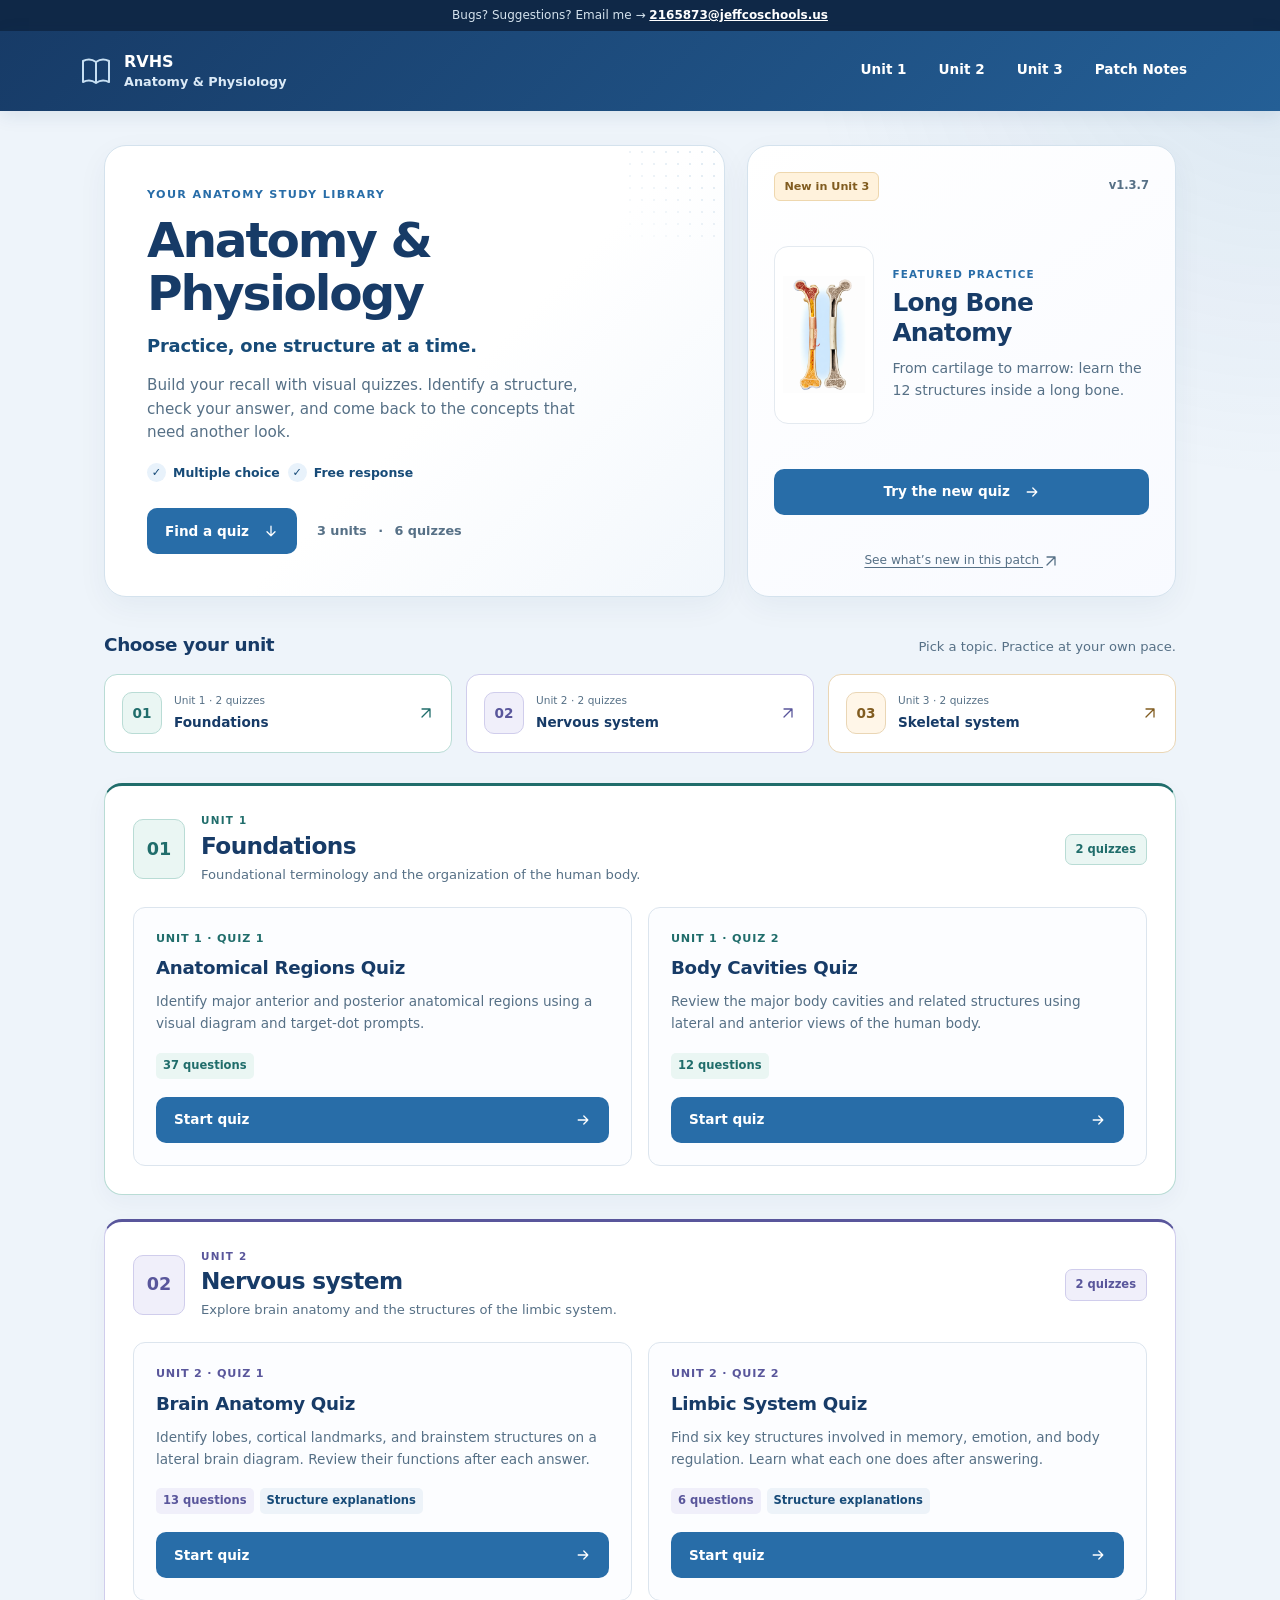
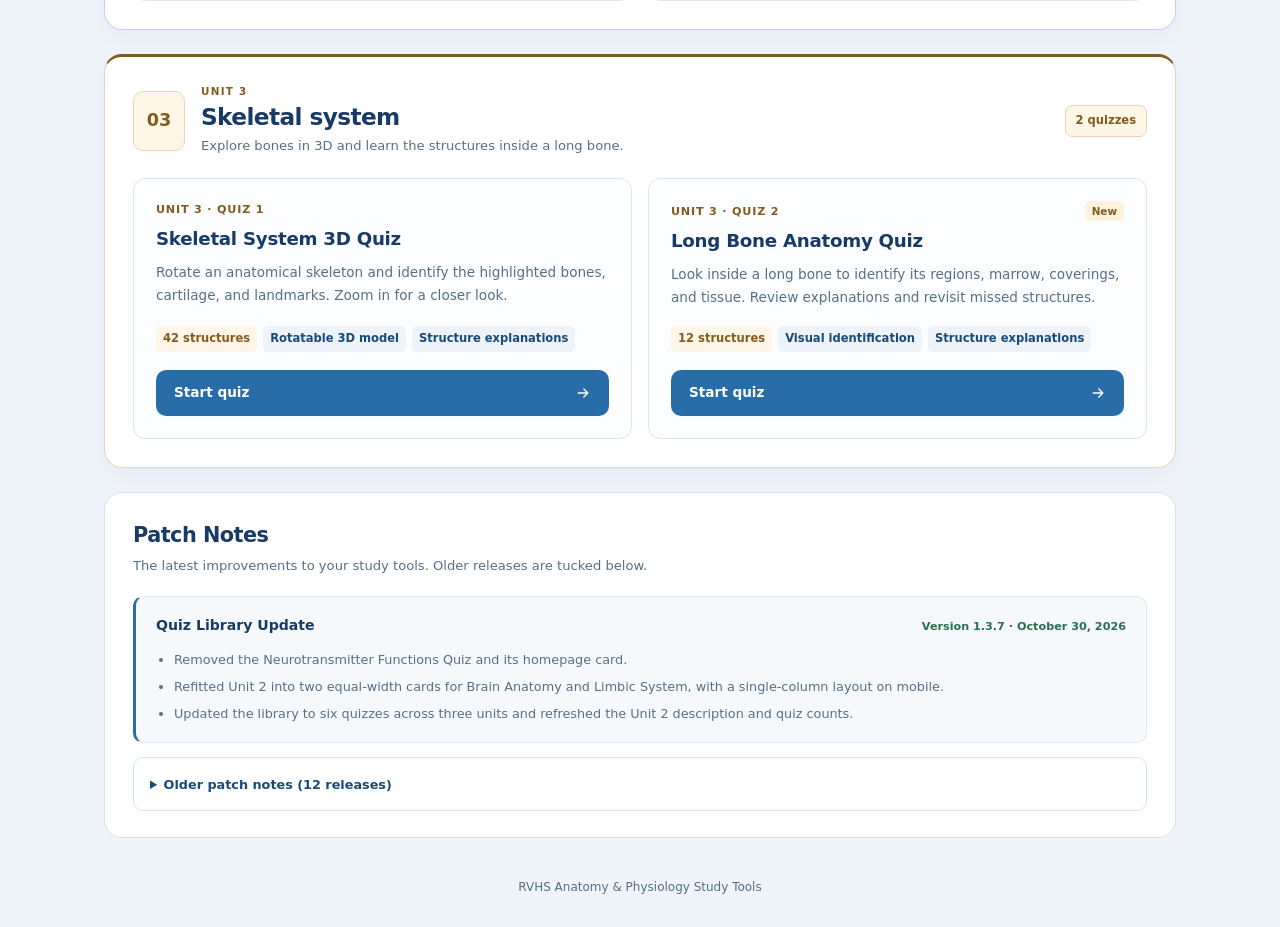
==== commit 117daae3: "Remove neurotransmitter quiz and refit homepage cards" ====
--- a/index.html
+++ b/index.html
@@ -7,7 +7,7 @@
   <title>RVHS Anatomy & Physiology Study Tools</title>
 
   <link rel="stylesheet" href="assets/styles/site.css?v=1.0.1">
-  <link rel="stylesheet" href="assets/styles/homepage.css?v=1.3.6">
+  <link rel="stylesheet" href="assets/styles/homepage.css?v=1.3.7">
 </head>
 
 <body class="study-home">
@@ -43,11 +43,11 @@
         </div>
         <div class="hero-actions">
           <a class="primary-link" href="#quiz-library">Find a quiz <svg class="link-arrow" viewBox="0 0 20 20" fill="none" aria-hidden="true"><path d="M10 4v12m-5-5 5 5 5-5" stroke="currentColor" stroke-width="1.6" stroke-linecap="round" stroke-linejoin="round"/></svg></a>
-          <span class="library-count">3 units <span aria-hidden="true">·</span> 7 quizzes</span>
+          <span class="library-count">3 units <span aria-hidden="true">·</span> 6 quizzes</span>
         </div>
       </div>
       <aside class="info-card" aria-labelledby="featured-title">
-        <div class="feature-top"><span class="feature-label">New in Unit 3</span><span class="release-label">v1.3.6</span></div>
+        <div class="feature-top"><span class="feature-label">New in Unit 3</span><span class="release-label">v1.3.7</span></div>
         <div class="feature-body">
           <div class="feature-image"><img src="long-bone-quiz/long-bone.png" width="1050" height="1498" alt="" loading="lazy"></div>
           <div>
@@ -65,7 +65,7 @@
       <div class="library-heading"><h2 id="library-heading">Choose your unit</h2><p>Pick a topic. Practice at your own pace.</p></div>
       <div class="unit-jumps">
         <a class="unit-jump unit-theme-1" href="#unit-1"><span class="jump-number" aria-hidden="true">01</span><span><span class="jump-label">Unit 1 · 2 quizzes</span><strong>Foundations</strong></span><svg class="jump-arrow link-arrow" viewBox="0 0 20 20" fill="none" aria-hidden="true"><path d="M5 15 15 5M5 5h10v10" stroke="currentColor" stroke-width="1.6" stroke-linecap="round" stroke-linejoin="round"/></svg></a>
-        <a class="unit-jump unit-theme-2" href="#unit-2"><span class="jump-number" aria-hidden="true">02</span><span><span class="jump-label">Unit 2 · 3 quizzes</span><strong>Nervous system</strong></span><svg class="jump-arrow link-arrow" viewBox="0 0 20 20" fill="none" aria-hidden="true"><path d="M5 15 15 5M5 5h10v10" stroke="currentColor" stroke-width="1.6" stroke-linecap="round" stroke-linejoin="round"/></svg></a>
+        <a class="unit-jump unit-theme-2" href="#unit-2"><span class="jump-number" aria-hidden="true">02</span><span><span class="jump-label">Unit 2 · 2 quizzes</span><strong>Nervous system</strong></span><svg class="jump-arrow link-arrow" viewBox="0 0 20 20" fill="none" aria-hidden="true"><path d="M5 15 15 5M5 5h10v10" stroke="currentColor" stroke-width="1.6" stroke-linecap="round" stroke-linejoin="round"/></svg></a>
         <a class="unit-jump unit-theme-3" href="#unit-3"><span class="jump-number" aria-hidden="true">03</span><span><span class="jump-label">Unit 3 · 2 quizzes</span><strong>Skeletal system</strong></span><svg class="jump-arrow link-arrow" viewBox="0 0 20 20" fill="none" aria-hidden="true"><path d="M5 15 15 5M5 5h10v10" stroke="currentColor" stroke-width="1.6" stroke-linecap="round" stroke-linejoin="round"/></svg></a>
       </div>
     </nav>
@@ -116,9 +116,9 @@
       <div class="section-heading">
         <div class="section-title">
           <span class="unit-number" aria-hidden="true">02</span>
-          <div><span class="eyebrow">Unit 2</span><h2 id="unit-2-heading">Nervous system</h2><p>Brain structures, the limbic system, and chemical messengers.</p></div>
-        </div>
-        <div class="unit-badge">3 quizzes</div>
+          <div><span class="eyebrow">Unit 2</span><h2 id="unit-2-heading">Nervous system</h2><p>Explore brain anatomy and the structures of the limbic system.</p></div>
+        </div>
+        <div class="unit-badge">2 quizzes</div>
       </div>
 
       <div class="quiz-grid">
@@ -151,21 +151,6 @@
           </div>
           <a class="quiz-link" href="limbic-system-quiz/" aria-label="Open Limbic System Quiz">Start quiz <svg class="link-arrow" viewBox="0 0 20 20" fill="none" aria-hidden="true"><path d="M4 10h12m-5-5 5 5-5 5" stroke="currentColor" stroke-width="1.6" stroke-linecap="round" stroke-linejoin="round"/></svg></a>
         </article>
-
-        <article class="quiz-card">
-          <div class="label">Unit 2 · Quiz 3</div>
-          <h3>Neurotransmitter Functions Quiz</h3>
-          <p>
-            Read a definition, then choose the matching neurotransmitter or
-            type it from memory. Review an extra fact after every answer.
-          </p>
-          <div class="meta">
-            <span>14 questions</span>
-            <span>Definition matching</span>
-            <span>Extra review facts</span>
-          </div>
-          <a class="quiz-link" href="neurotransmitter-quiz/" aria-label="Open Neurotransmitter Quiz">Start quiz <svg class="link-arrow" viewBox="0 0 20 20" fill="none" aria-hidden="true"><path d="M4 10h12m-5-5 5 5-5 5" stroke="currentColor" stroke-width="1.6" stroke-linecap="round" stroke-linejoin="round"/></svg></a>
-        </article>
       </div>
     </section>
 
@@ -210,6 +195,21 @@
       <div class="patch-list">
         <article class="patch">
           <div class="patch-top">
+            <div class="patch-title">Quiz Library Update</div>
+            <div class="patch-version">Version 1.3.7 · <time datetime="2026-10-30">October 30, 2026</time></div>
+          </div>
+          <ul>
+            <li>Removed the Neurotransmitter Functions Quiz and its homepage card.</li>
+            <li>Refitted Unit 2 into two equal-width cards for Brain Anatomy and Limbic System, with a single-column layout on mobile.</li>
+            <li>Updated the library to six quizzes across three units and refreshed the Unit 2 description and quiz counts.</li>
+          </ul>
+        </article>
+        <details class="patch-history">
+          <summary>Older patch notes (12 releases)</summary>
+          <div class="patch-list">
+
+        <article class="patch">
+          <div class="patch-top">
             <div class="patch-title">Long Bone Anatomy &amp; Study Library Refresh</div>
             <div class="patch-version">Version 1.3.6 · <time datetime="2026-10-10">October 10, 2026</time></div>
           </div>
@@ -221,9 +221,6 @@
             <li>Updated Unit 3 to list both skeletal quizzes and kept the latest patch visible with older patch notes collapsed below.</li>
           </ul>
         </article>
-        <details class="patch-history">
-          <summary>Older patch notes (11 releases)</summary>
-          <div class="patch-list">
 
         <article class="patch">
           <div class="patch-top">
--- a/assets/styles/homepage.css
+++ b/assets/styles/homepage.css
@@ -94,7 +94,6 @@
 .patch-history[open] { padding-bottom: 16px; }
 .patch-history[open] > summary { margin-bottom: 10px; }
 .study-home footer { width: min(1120px, 100%); margin: auto; padding: 0 24px 30px; color: var(--muted); font-size: .75rem; text-align: center; }
-@media (min-width: 1000px) { #unit-2 .quiz-grid { grid-template-columns: repeat(3, minmax(0, 1fr)); } }
 @media (max-width: 850px) {
   .hero { grid-template-columns: minmax(0, 1fr) minmax(0, 1fr); }
   .feature-body { grid-template-columns: 75px minmax(0, 1fr); gap: 12px; }
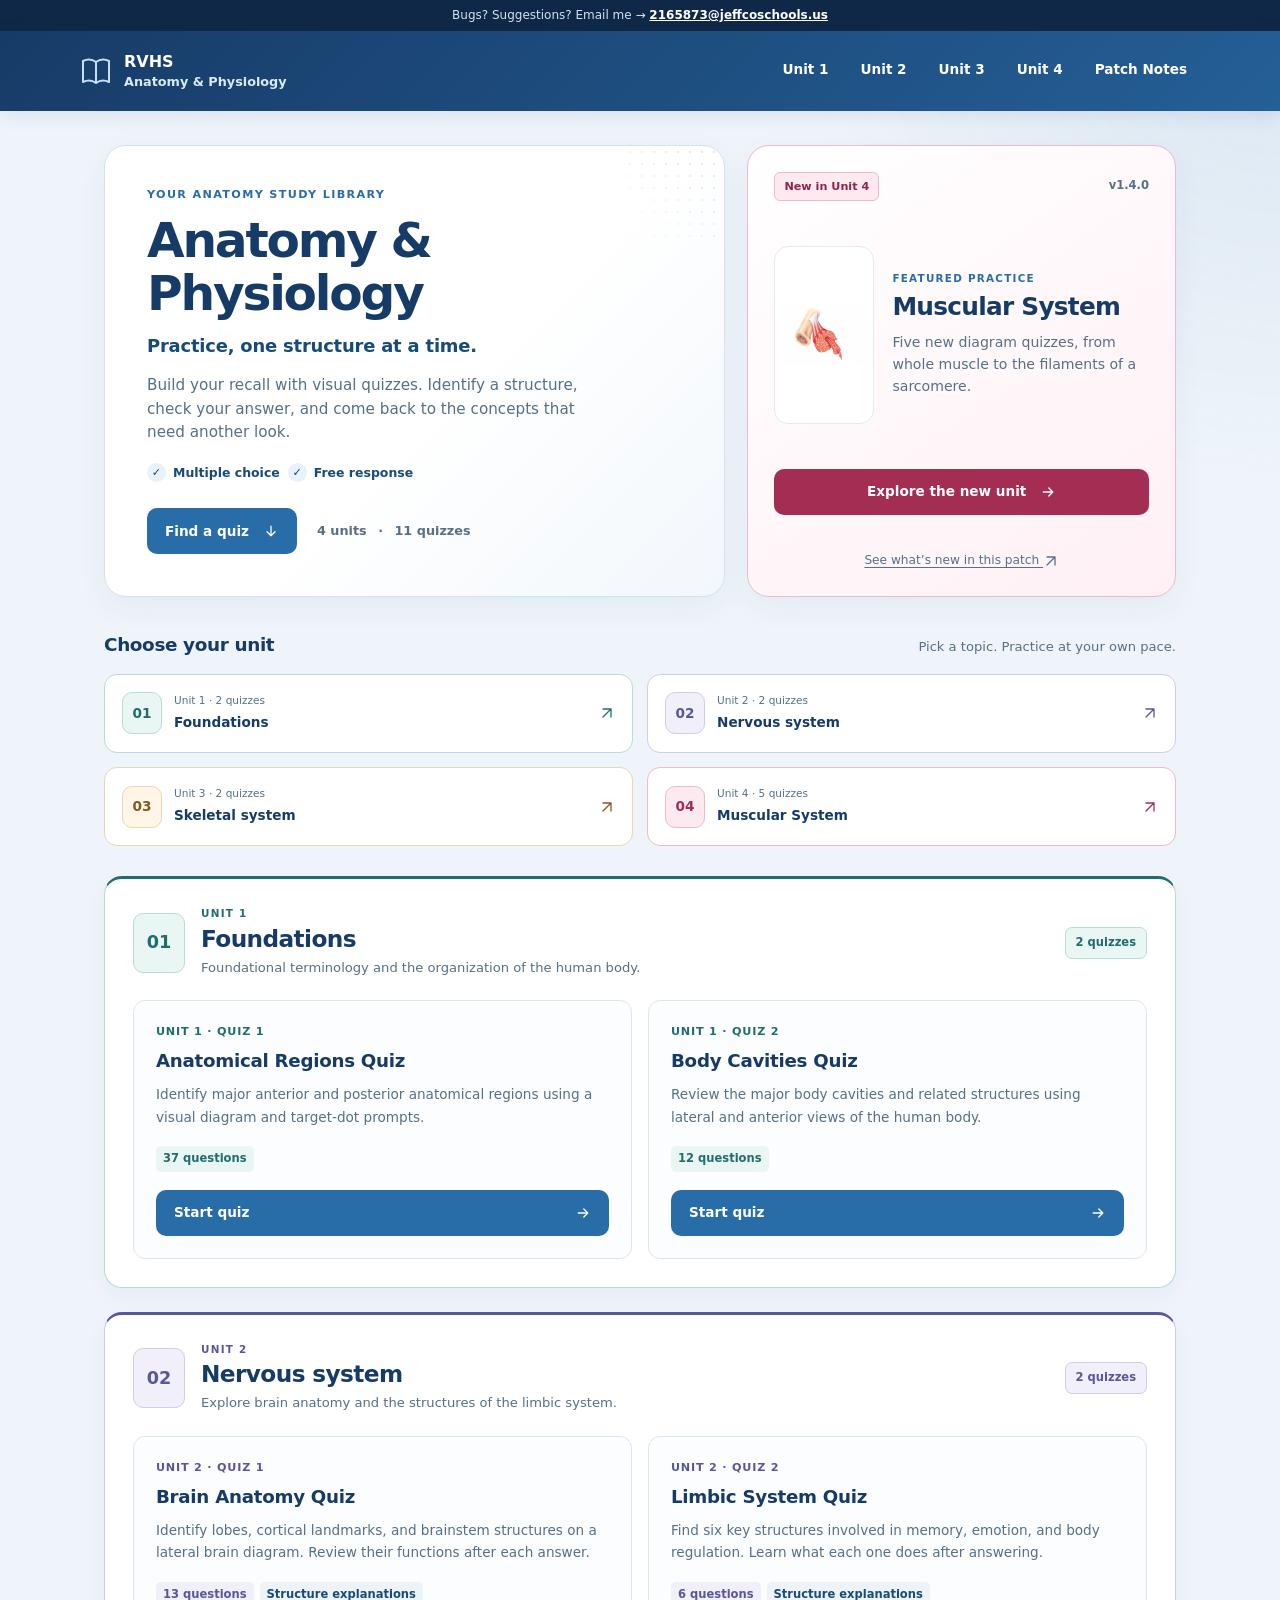
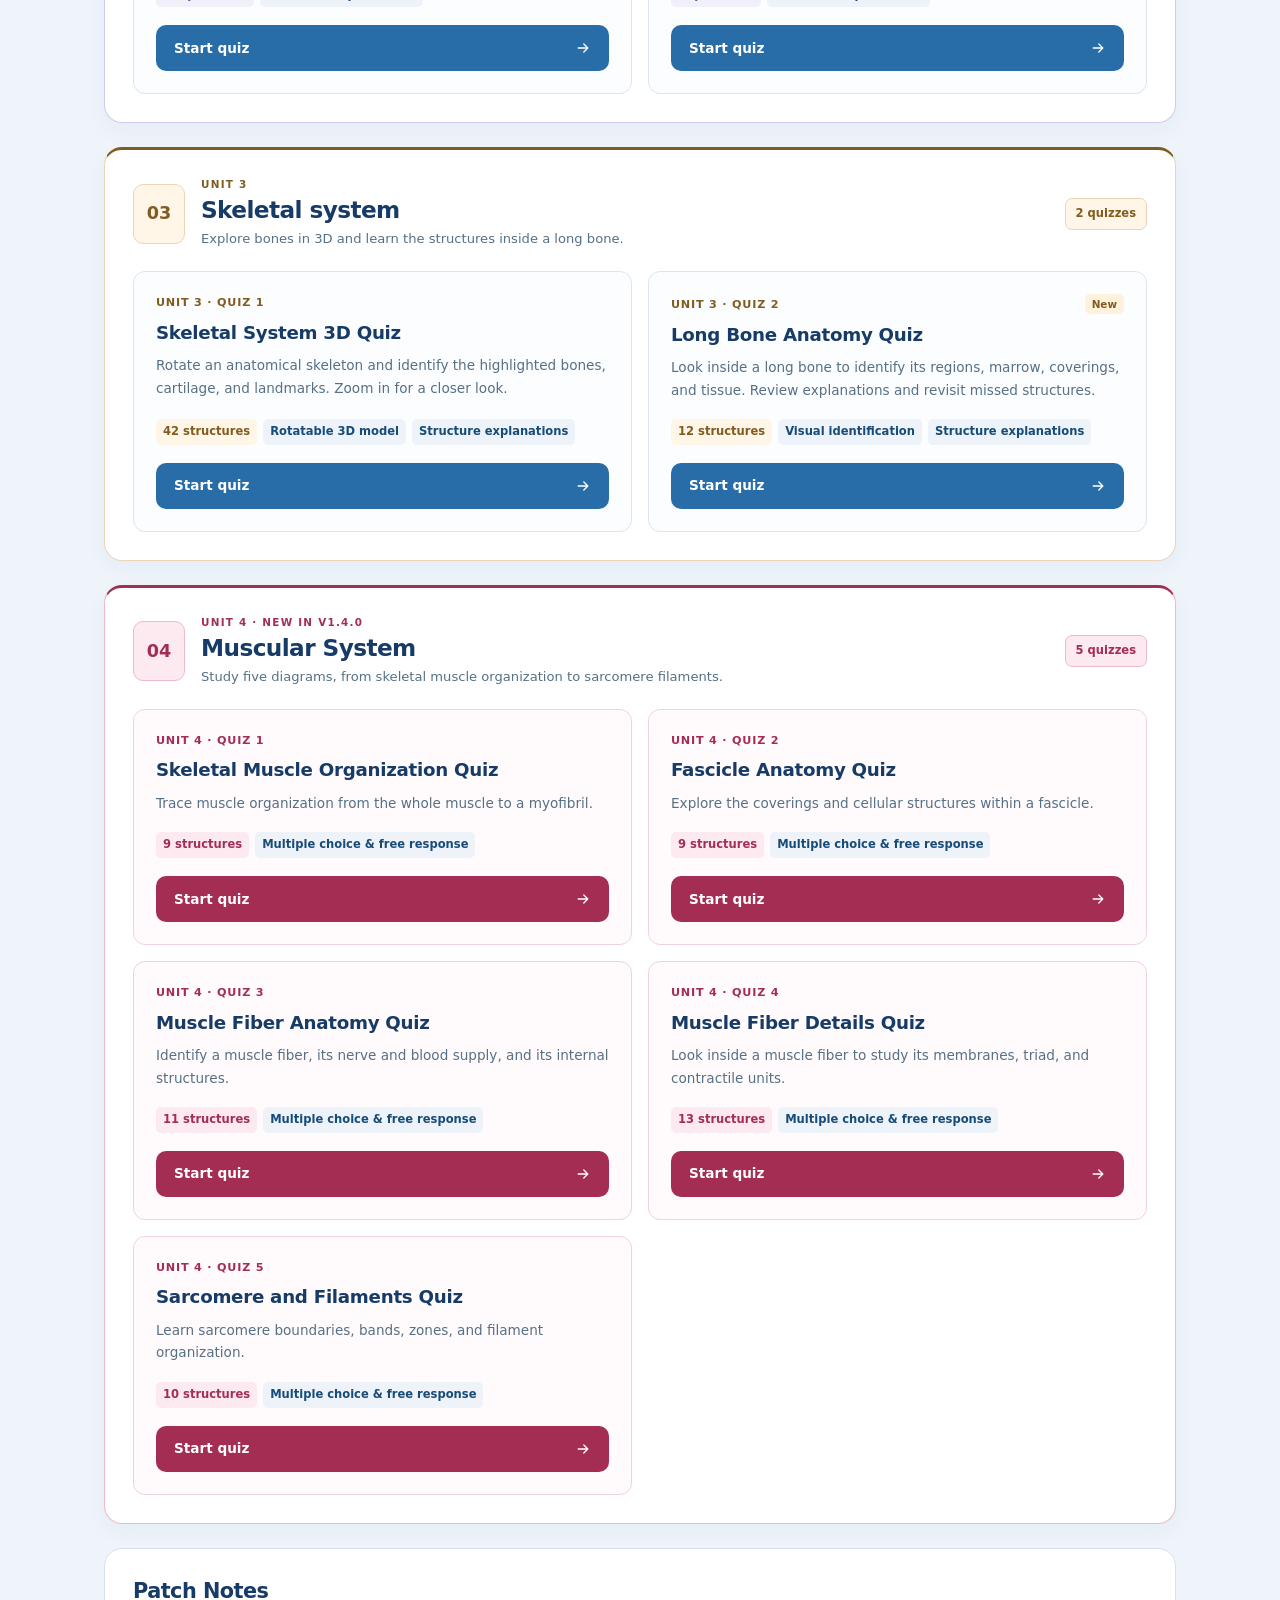
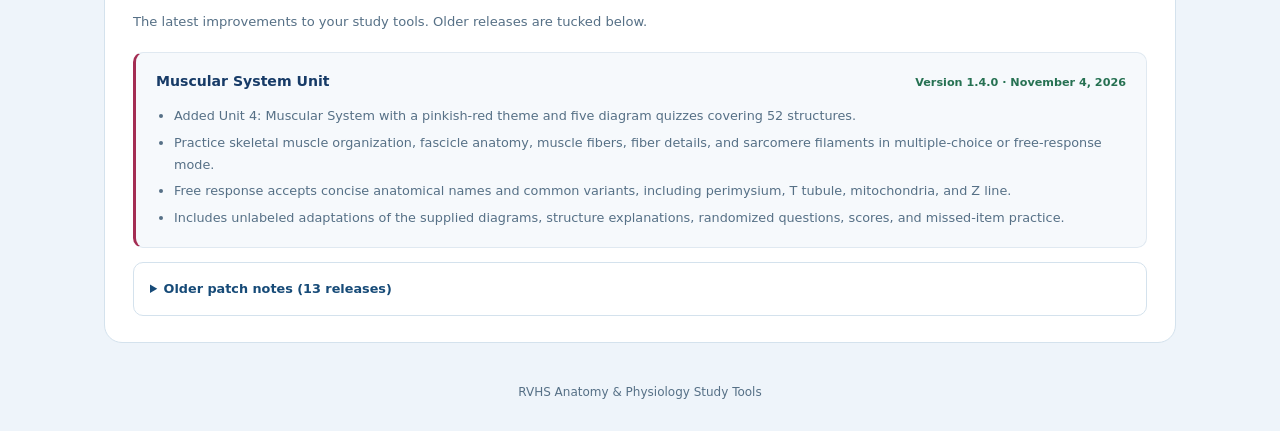
==== commit 09f2021a: "Add Muscular System unit and five diagram quizzes in v1.4.0" ====
--- a/index.html
+++ b/index.html
@@ -7,7 +7,7 @@
   <title>RVHS Anatomy & Physiology Study Tools</title>
 
   <link rel="stylesheet" href="assets/styles/site.css?v=1.0.1">
-  <link rel="stylesheet" href="assets/styles/homepage.css?v=1.3.7">
+  <link rel="stylesheet" href="assets/styles/homepage.css?v=1.4.0">
 </head>
 
 <body class="study-home">
@@ -26,6 +26,7 @@
         <a href="#unit-1">Unit 1</a>
         <a href="#unit-2">Unit 2</a>
         <a href="#unit-3">Unit 3</a>
+        <a href="#unit-4">Unit 4</a>
         <a href="#patch-notes">Patch Notes</a>
       </nav>
     </div>
@@ -43,20 +44,20 @@
         </div>
         <div class="hero-actions">
           <a class="primary-link" href="#quiz-library">Find a quiz <svg class="link-arrow" viewBox="0 0 20 20" fill="none" aria-hidden="true"><path d="M10 4v12m-5-5 5 5 5-5" stroke="currentColor" stroke-width="1.6" stroke-linecap="round" stroke-linejoin="round"/></svg></a>
-          <span class="library-count">3 units <span aria-hidden="true">·</span> 6 quizzes</span>
-        </div>
-      </div>
-      <aside class="info-card" aria-labelledby="featured-title">
-        <div class="feature-top"><span class="feature-label">New in Unit 3</span><span class="release-label">v1.3.7</span></div>
+          <span class="library-count">4 units <span aria-hidden="true">·</span> 11 quizzes</span>
+        </div>
+      </div>
+      <aside class="info-card muscle-feature" aria-labelledby="featured-title">
+        <div class="feature-top"><span class="feature-label">New in Unit 4</span><span class="release-label">v1.4.0</span></div>
         <div class="feature-body">
-          <div class="feature-image"><img src="long-bone-quiz/long-bone.png" width="1050" height="1498" alt="" loading="lazy"></div>
+          <div class="feature-image"><img src="muscular-system-quiz/images/muscle-organization.webp" width="1000" height="714" alt="" loading="lazy"></div>
           <div>
             <span class="eyebrow">Featured practice</span>
-            <h2 id="featured-title">Long Bone Anatomy</h2>
-            <p>From cartilage to marrow: learn the 12 structures inside a long bone.</p>
-          </div>
-        </div>
-        <a class="quiz-link" href="long-bone-quiz/">Try the new quiz <svg class="link-arrow" viewBox="0 0 20 20" fill="none" aria-hidden="true"><path d="M4 10h12m-5-5 5 5-5 5" stroke="currentColor" stroke-width="1.6" stroke-linecap="round" stroke-linejoin="round"/></svg></a>
+            <h2 id="featured-title">Muscular System</h2>
+            <p>Five new diagram quizzes, from whole muscle to the filaments of a sarcomere.</p>
+          </div>
+        </div>
+        <a class="quiz-link" href="#unit-4">Explore the new unit <svg class="link-arrow" viewBox="0 0 20 20" fill="none" aria-hidden="true"><path d="M4 10h12m-5-5 5 5-5 5" stroke="currentColor" stroke-width="1.6" stroke-linecap="round" stroke-linejoin="round"/></svg></a>
         <a class="release-link" href="#patch-notes">See what’s new in this patch <svg class="link-arrow" viewBox="0 0 20 20" fill="none" aria-hidden="true"><path d="M5 15 15 5M5 5h10v10" stroke="currentColor" stroke-width="1.6" stroke-linecap="round" stroke-linejoin="round"/></svg></a>
       </aside>
     </section>
@@ -67,6 +68,7 @@
         <a class="unit-jump unit-theme-1" href="#unit-1"><span class="jump-number" aria-hidden="true">01</span><span><span class="jump-label">Unit 1 · 2 quizzes</span><strong>Foundations</strong></span><svg class="jump-arrow link-arrow" viewBox="0 0 20 20" fill="none" aria-hidden="true"><path d="M5 15 15 5M5 5h10v10" stroke="currentColor" stroke-width="1.6" stroke-linecap="round" stroke-linejoin="round"/></svg></a>
         <a class="unit-jump unit-theme-2" href="#unit-2"><span class="jump-number" aria-hidden="true">02</span><span><span class="jump-label">Unit 2 · 2 quizzes</span><strong>Nervous system</strong></span><svg class="jump-arrow link-arrow" viewBox="0 0 20 20" fill="none" aria-hidden="true"><path d="M5 15 15 5M5 5h10v10" stroke="currentColor" stroke-width="1.6" stroke-linecap="round" stroke-linejoin="round"/></svg></a>
         <a class="unit-jump unit-theme-3" href="#unit-3"><span class="jump-number" aria-hidden="true">03</span><span><span class="jump-label">Unit 3 · 2 quizzes</span><strong>Skeletal system</strong></span><svg class="jump-arrow link-arrow" viewBox="0 0 20 20" fill="none" aria-hidden="true"><path d="M5 15 15 5M5 5h10v10" stroke="currentColor" stroke-width="1.6" stroke-linecap="round" stroke-linejoin="round"/></svg></a>
+        <a class="unit-jump unit-theme-4" href="#unit-4"><span class="jump-number" aria-hidden="true">04</span><span><span class="jump-label">Unit 4 · 5 quizzes</span><strong>Muscular System</strong></span><svg class="jump-arrow link-arrow" viewBox="0 0 20 20" fill="none" aria-hidden="true"><path d="M5 15 15 5M5 5h10v10" stroke="currentColor" stroke-width="1.6" stroke-linecap="round" stroke-linejoin="round"/></svg></a>
       </div>
     </nav>
 
@@ -188,11 +190,72 @@
       </div>
     </section>
 
+    <section id="unit-4" class="unit-section unit-theme-4" aria-labelledby="unit-4-heading">
+      <div class="section-heading">
+        <div class="section-title"><span class="unit-number" aria-hidden="true">04</span>
+          <div><span class="eyebrow">Unit 4 · New in v1.4.0</span><h2 id="unit-4-heading">Muscular System</h2><p>Study five diagrams, from skeletal muscle organization to sarcomere filaments.</p></div>
+        </div>
+        <div class="unit-badge">5 quizzes</div>
+      </div>
+      <div class="quiz-grid">
+        <article class="quiz-card">
+          <div class="label">Unit 4 · Quiz 1</div>
+          <h3>Skeletal Muscle Organization Quiz</h3>
+          <p>Trace muscle organization from the whole muscle to a myofibril.</p>
+          <div class="meta"><span>9 structures</span><span>Multiple choice &amp; free response</span></div>
+          <a class="quiz-link" href="muscular-system-quiz/muscle-organization/" aria-label="Open Skeletal Muscle Organization Quiz">Start quiz <svg class="link-arrow" viewBox="0 0 20 20" fill="none" aria-hidden="true"><path d="M4 10h12m-5-5 5 5-5 5" stroke="currentColor" stroke-width="1.6" stroke-linecap="round" stroke-linejoin="round"/></svg></a>
+        </article>
+        <article class="quiz-card">
+          <div class="label">Unit 4 · Quiz 2</div>
+          <h3>Fascicle Anatomy Quiz</h3>
+          <p>Explore the coverings and cellular structures within a fascicle.</p>
+          <div class="meta"><span>9 structures</span><span>Multiple choice &amp; free response</span></div>
+          <a class="quiz-link" href="muscular-system-quiz/fascicle-anatomy/" aria-label="Open Fascicle Anatomy Quiz">Start quiz <svg class="link-arrow" viewBox="0 0 20 20" fill="none" aria-hidden="true"><path d="M4 10h12m-5-5 5 5-5 5" stroke="currentColor" stroke-width="1.6" stroke-linecap="round" stroke-linejoin="round"/></svg></a>
+        </article>
+        <article class="quiz-card">
+          <div class="label">Unit 4 · Quiz 3</div>
+          <h3>Muscle Fiber Anatomy Quiz</h3>
+          <p>Identify a muscle fiber, its nerve and blood supply, and its internal structures.</p>
+          <div class="meta"><span>11 structures</span><span>Multiple choice &amp; free response</span></div>
+          <a class="quiz-link" href="muscular-system-quiz/muscle-fiber/" aria-label="Open Muscle Fiber Anatomy Quiz">Start quiz <svg class="link-arrow" viewBox="0 0 20 20" fill="none" aria-hidden="true"><path d="M4 10h12m-5-5 5 5-5 5" stroke="currentColor" stroke-width="1.6" stroke-linecap="round" stroke-linejoin="round"/></svg></a>
+        </article>
+        <article class="quiz-card">
+          <div class="label">Unit 4 · Quiz 4</div>
+          <h3>Muscle Fiber Details Quiz</h3>
+          <p>Look inside a muscle fiber to study its membranes, triad, and contractile units.</p>
+          <div class="meta"><span>13 structures</span><span>Multiple choice &amp; free response</span></div>
+          <a class="quiz-link" href="muscular-system-quiz/fiber-details/" aria-label="Open Muscle Fiber Details Quiz">Start quiz <svg class="link-arrow" viewBox="0 0 20 20" fill="none" aria-hidden="true"><path d="M4 10h12m-5-5 5 5-5 5" stroke="currentColor" stroke-width="1.6" stroke-linecap="round" stroke-linejoin="round"/></svg></a>
+        </article>
+        <article class="quiz-card">
+          <div class="label">Unit 4 · Quiz 5</div>
+          <h3>Sarcomere and Filaments Quiz</h3>
+          <p>Learn sarcomere boundaries, bands, zones, and filament organization.</p>
+          <div class="meta"><span>10 structures</span><span>Multiple choice &amp; free response</span></div>
+          <a class="quiz-link" href="muscular-system-quiz/sarcomere/" aria-label="Open Sarcomere and Filaments Quiz">Start quiz <svg class="link-arrow" viewBox="0 0 20 20" fill="none" aria-hidden="true"><path d="M4 10h12m-5-5 5 5-5 5" stroke="currentColor" stroke-width="1.6" stroke-linecap="round" stroke-linejoin="round"/></svg></a>
+        </article>
+      </div>
+    </section>
+
     <section id="patch-notes" class="patch-notes" aria-labelledby="patch-heading">
       <h2 id="patch-heading">Patch Notes</h2>
       <p class="patch-intro">The latest improvements to your study tools. Older releases are tucked below.</p>
 
       <div class="patch-list">
+        <article class="patch muscle-patch">
+          <div class="patch-top">
+            <div class="patch-title">Muscular System Unit</div>
+            <div class="patch-version">Version 1.4.0 · <time datetime="2026-11-04">November 4, 2026</time></div>
+          </div>
+          <ul>
+            <li>Added Unit 4: Muscular System with a pinkish-red theme and five diagram quizzes covering 52 structures.</li>
+            <li>Practice skeletal muscle organization, fascicle anatomy, muscle fibers, fiber details, and sarcomere filaments in multiple-choice or free-response mode.</li>
+            <li>Free response accepts concise anatomical names and common variants, including perimysium, T tubule, mitochondria, and Z line.</li>
+            <li>Includes unlabeled adaptations of the supplied diagrams, structure explanations, randomized questions, scores, and missed-item practice.</li>
+          </ul>
+        </article>
+        <details class="patch-history">
+          <summary>Older patch notes (13 releases)</summary>
+          <div class="patch-list">
         <article class="patch">
           <div class="patch-top">
             <div class="patch-title">Quiz Library Update</div>
@@ -204,9 +267,6 @@
             <li>Updated the library to six quizzes across three units and refreshed the Unit 2 description and quiz counts.</li>
           </ul>
         </article>
-        <details class="patch-history">
-          <summary>Older patch notes (12 releases)</summary>
-          <div class="patch-list">
 
         <article class="patch">
           <div class="patch-top">
--- a/assets/styles/homepage.css
+++ b/assets/styles/homepage.css
@@ -138,3 +138,13 @@
   .unit-jump, .quiz-card, .primary-link, .quiz-link { transition: none; }
   .quiz-card:hover { transform: none; }
 }
+
+/* Unit 4: Muscular System */
+.unit-theme-4 { --unit-color: #a42d53; --unit-soft: #fceaf0; --unit-border: #edbac9; }
+.unit-theme-4 .quiz-card { background: #fffafb; border-color: #f0d3dd; }
+.unit-theme-4 .quiz-link, .muscle-feature .quiz-link { background: #a42d53; }
+.unit-theme-4 .quiz-link:hover, .muscle-feature .quiz-link:hover { background: #7d203e; }
+.muscle-feature { background: linear-gradient(145deg, #fff, #fff0f5); border-color: #edbac9; }
+.muscle-feature .feature-label { color: #8d2648; background: #fceaf0; border-color: #edbac9; }
+.muscle-patch { border-left-color: #a42d53; }
+@media (min-width: 651px) { .unit-jumps { grid-template-columns: repeat(2, minmax(0, 1fr)); } }
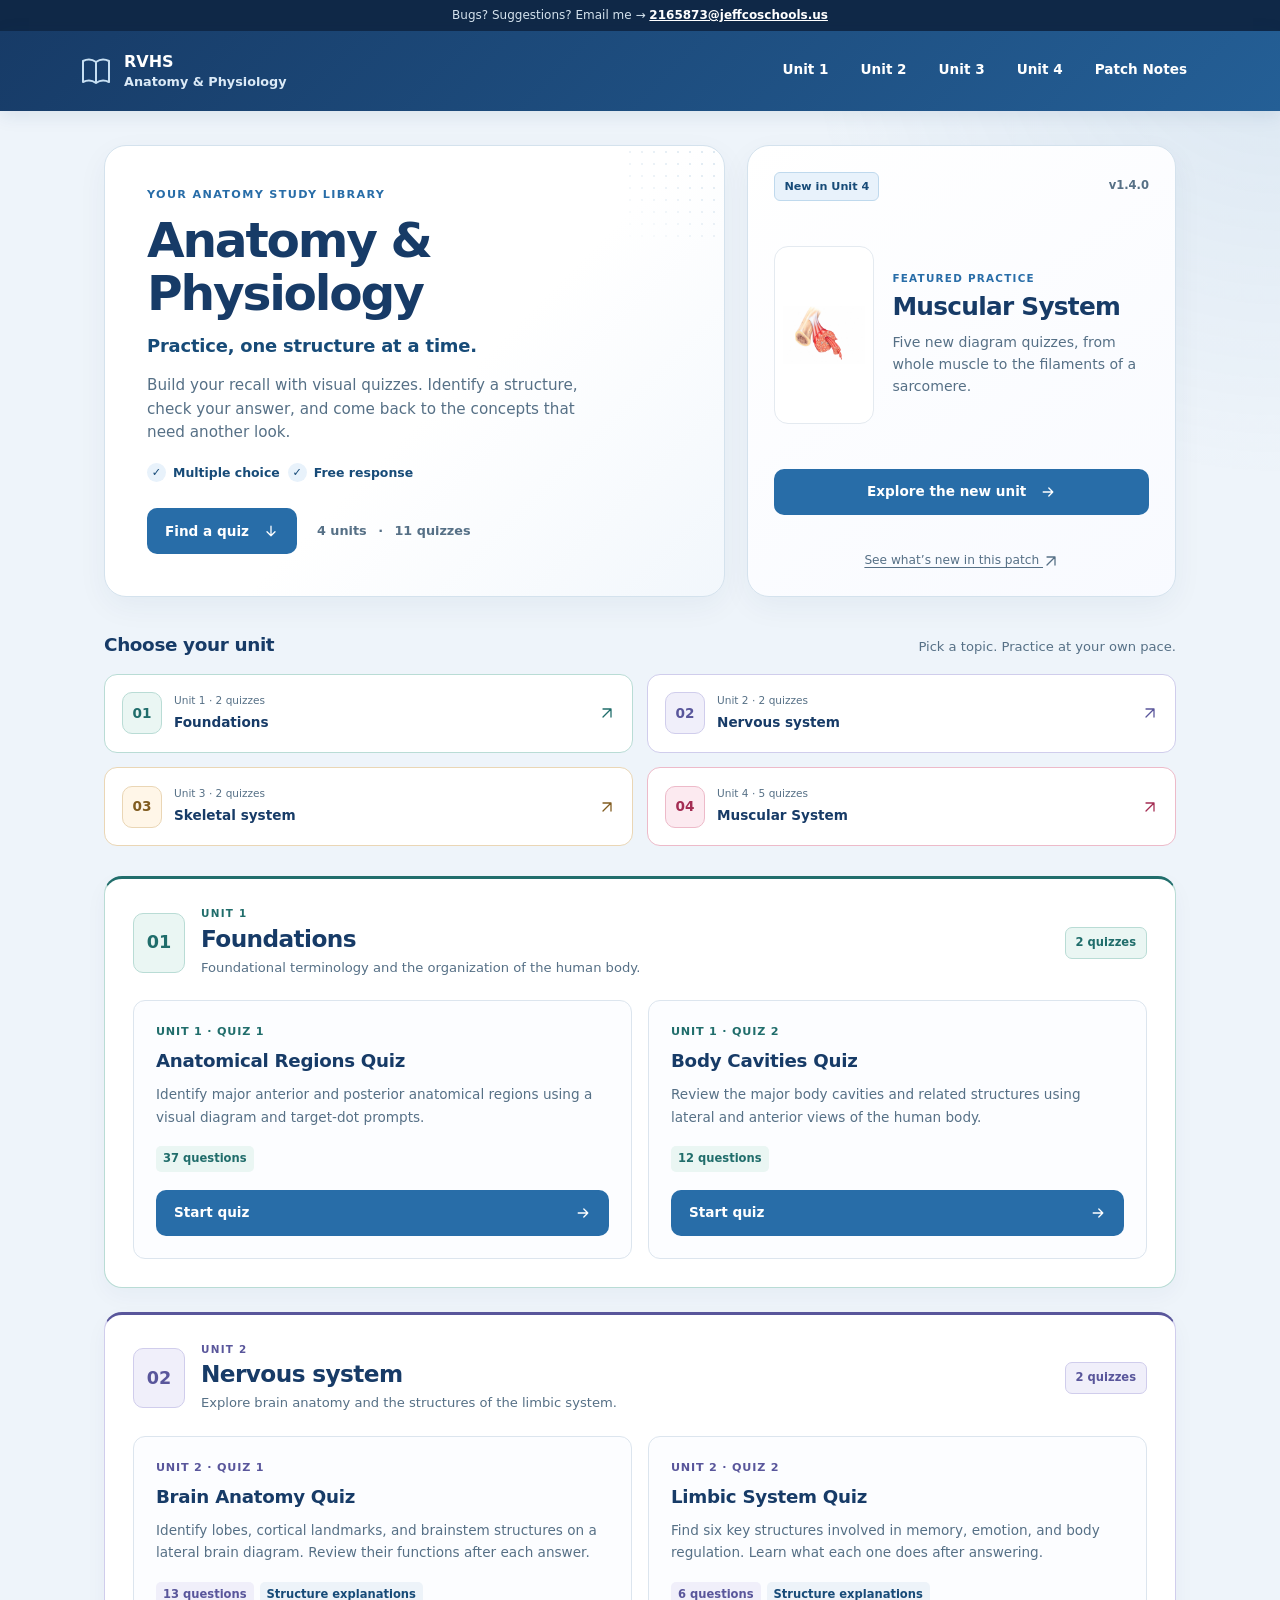
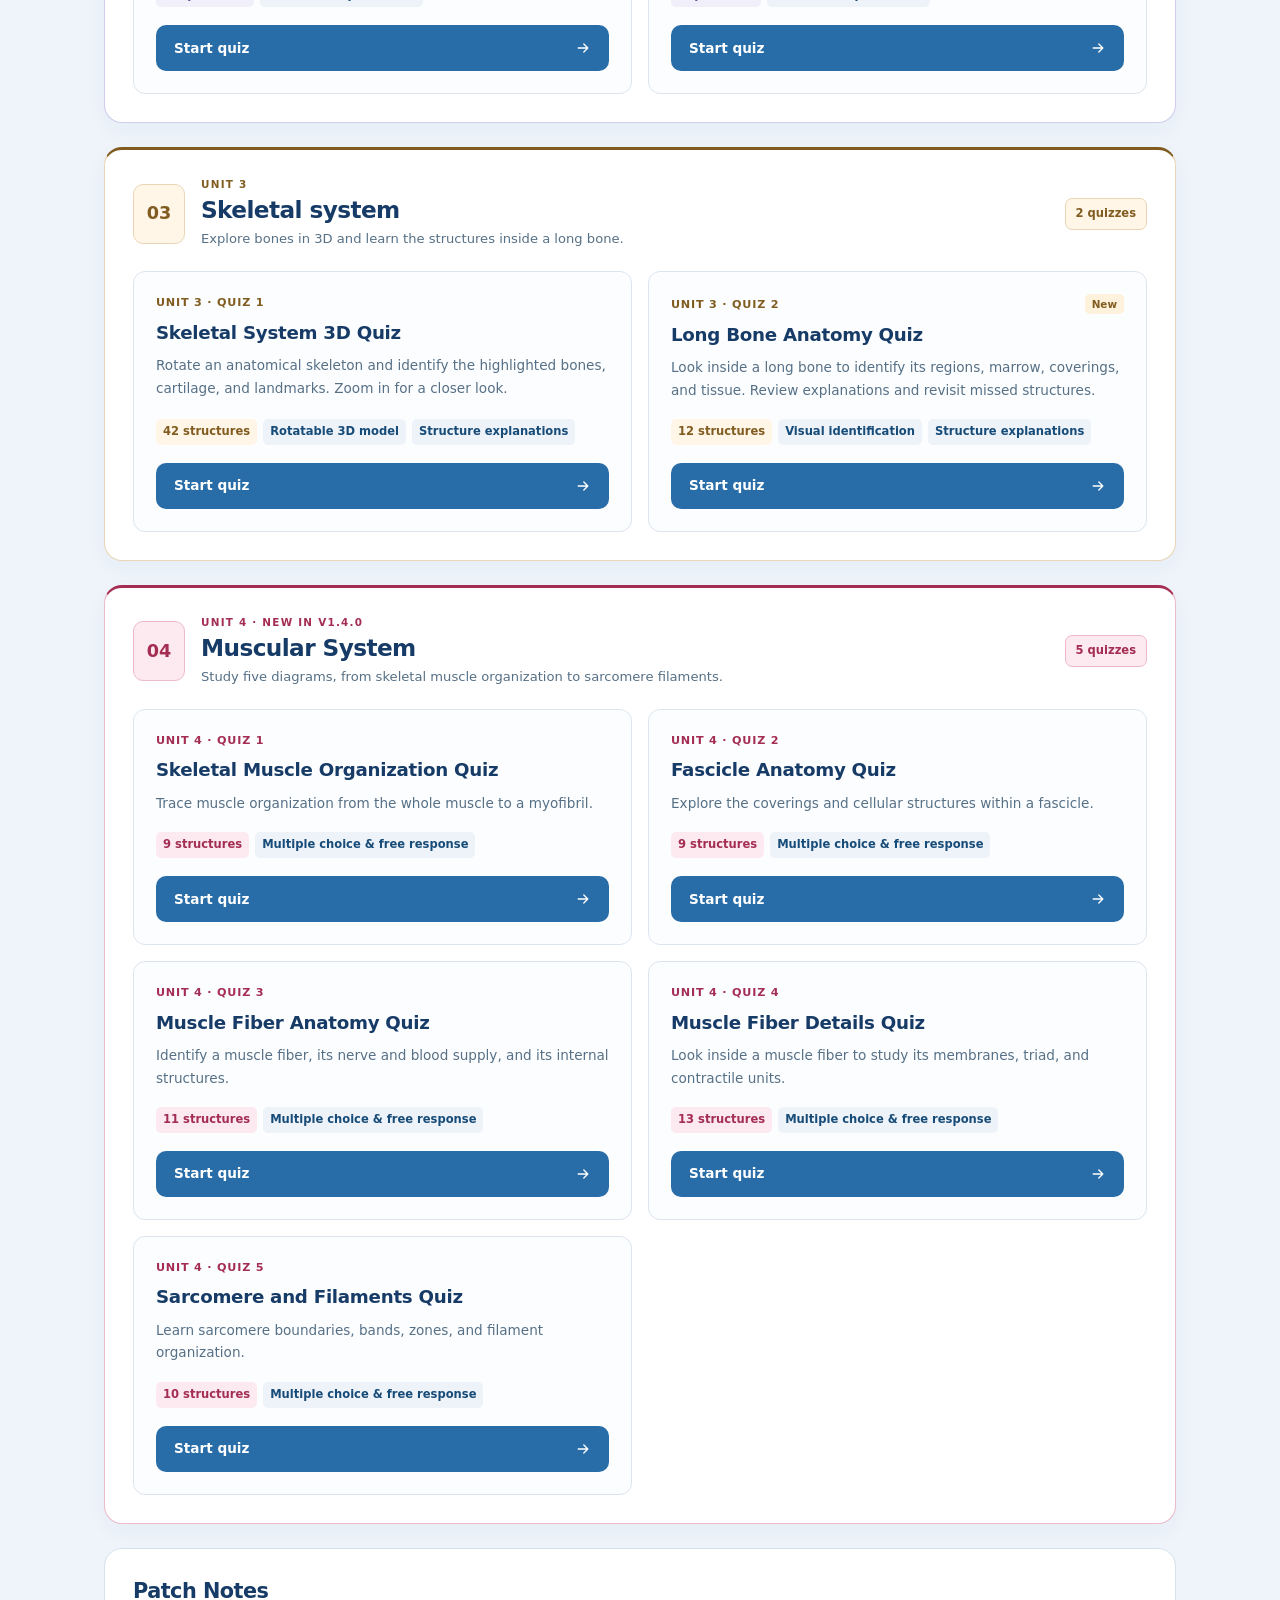
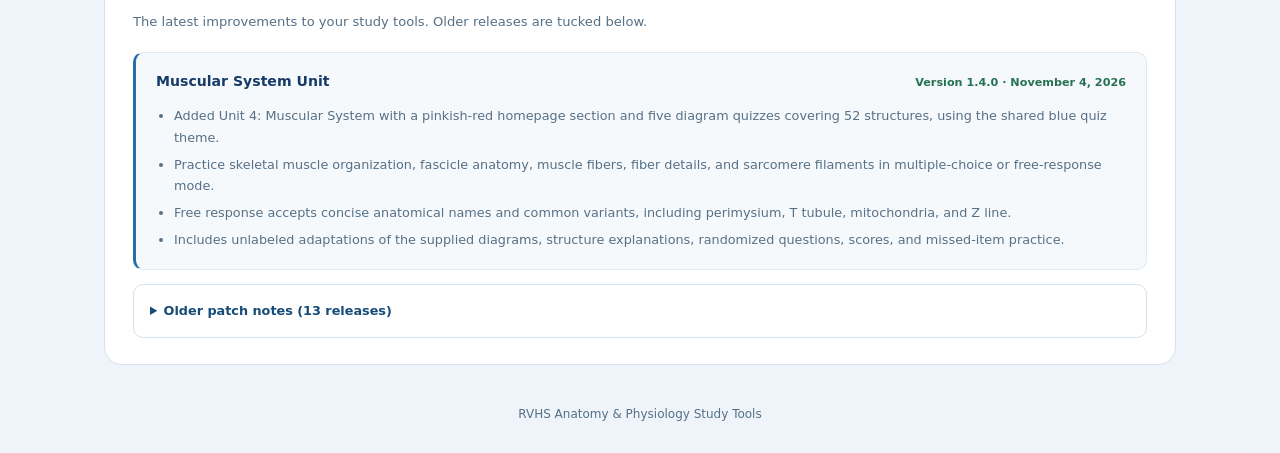
==== commit ad629982: "Restore shared blue theme for muscle quizzes and homepage cards" ====
--- a/index.html
+++ b/index.html
@@ -7,7 +7,7 @@
   <title>RVHS Anatomy & Physiology Study Tools</title>
 
   <link rel="stylesheet" href="assets/styles/site.css?v=1.0.1">
-  <link rel="stylesheet" href="assets/styles/homepage.css?v=1.4.0">
+  <link rel="stylesheet" href="assets/styles/homepage.css?v=1.4.0-blue">
 </head>
 
 <body class="study-home">
@@ -47,7 +47,7 @@
           <span class="library-count">4 units <span aria-hidden="true">·</span> 11 quizzes</span>
         </div>
       </div>
-      <aside class="info-card muscle-feature" aria-labelledby="featured-title">
+      <aside class="info-card" aria-labelledby="featured-title">
         <div class="feature-top"><span class="feature-label">New in Unit 4</span><span class="release-label">v1.4.0</span></div>
         <div class="feature-body">
           <div class="feature-image"><img src="muscular-system-quiz/images/muscle-organization.webp" width="1000" height="714" alt="" loading="lazy"></div>
@@ -241,13 +241,13 @@
       <p class="patch-intro">The latest improvements to your study tools. Older releases are tucked below.</p>
 
       <div class="patch-list">
-        <article class="patch muscle-patch">
+        <article class="patch">
           <div class="patch-top">
             <div class="patch-title">Muscular System Unit</div>
             <div class="patch-version">Version 1.4.0 · <time datetime="2026-11-04">November 4, 2026</time></div>
           </div>
           <ul>
-            <li>Added Unit 4: Muscular System with a pinkish-red theme and five diagram quizzes covering 52 structures.</li>
+            <li>Added Unit 4: Muscular System with a pinkish-red homepage section and five diagram quizzes covering 52 structures, using the shared blue quiz theme.</li>
             <li>Practice skeletal muscle organization, fascicle anatomy, muscle fibers, fiber details, and sarcomere filaments in multiple-choice or free-response mode.</li>
             <li>Free response accepts concise anatomical names and common variants, including perimysium, T tubule, mitochondria, and Z line.</li>
             <li>Includes unlabeled adaptations of the supplied diagrams, structure explanations, randomized questions, scores, and missed-item practice.</li>
--- a/assets/styles/homepage.css
+++ b/assets/styles/homepage.css
@@ -36,7 +36,7 @@
 .library-count span { margin-inline: 7px; }
 .info-card { padding: 26px; display: flex; flex-direction: column; justify-content: space-between; background: linear-gradient(145deg, #fff, #f8faff); }
 .feature-top { display: flex; align-items: center; justify-content: space-between; gap: 12px; }
-.feature-label { font-size: .7rem; color: #815c20; background: #fff2dc; border: 1px solid #eed7ae; border-radius: 6px; padding: 5px 9px; font-weight: 800; }
+.feature-label { font-size: .7rem; color: var(--blue-dark); background: var(--blue-soft); border: 1px solid #bfd9ed; border-radius: 6px; padding: 5px 9px; font-weight: 800; }
 .release-label { color: var(--muted); font-size: .72rem; font-weight: 700; }
 .feature-body { display: grid; grid-template-columns: 100px minmax(0, 1fr); align-items: center; gap: 18px; margin-block: 22px; }
 .feature-image { padding: 8px; border: 1px solid #e4eaf0; border-radius: 14px; background: white; }
@@ -141,10 +141,4 @@
 
 /* Unit 4: Muscular System */
 .unit-theme-4 { --unit-color: #a42d53; --unit-soft: #fceaf0; --unit-border: #edbac9; }
-.unit-theme-4 .quiz-card { background: #fffafb; border-color: #f0d3dd; }
-.unit-theme-4 .quiz-link, .muscle-feature .quiz-link { background: #a42d53; }
-.unit-theme-4 .quiz-link:hover, .muscle-feature .quiz-link:hover { background: #7d203e; }
-.muscle-feature { background: linear-gradient(145deg, #fff, #fff0f5); border-color: #edbac9; }
-.muscle-feature .feature-label { color: #8d2648; background: #fceaf0; border-color: #edbac9; }
-.muscle-patch { border-left-color: #a42d53; }
 @media (min-width: 651px) { .unit-jumps { grid-template-columns: repeat(2, minmax(0, 1fr)); } }
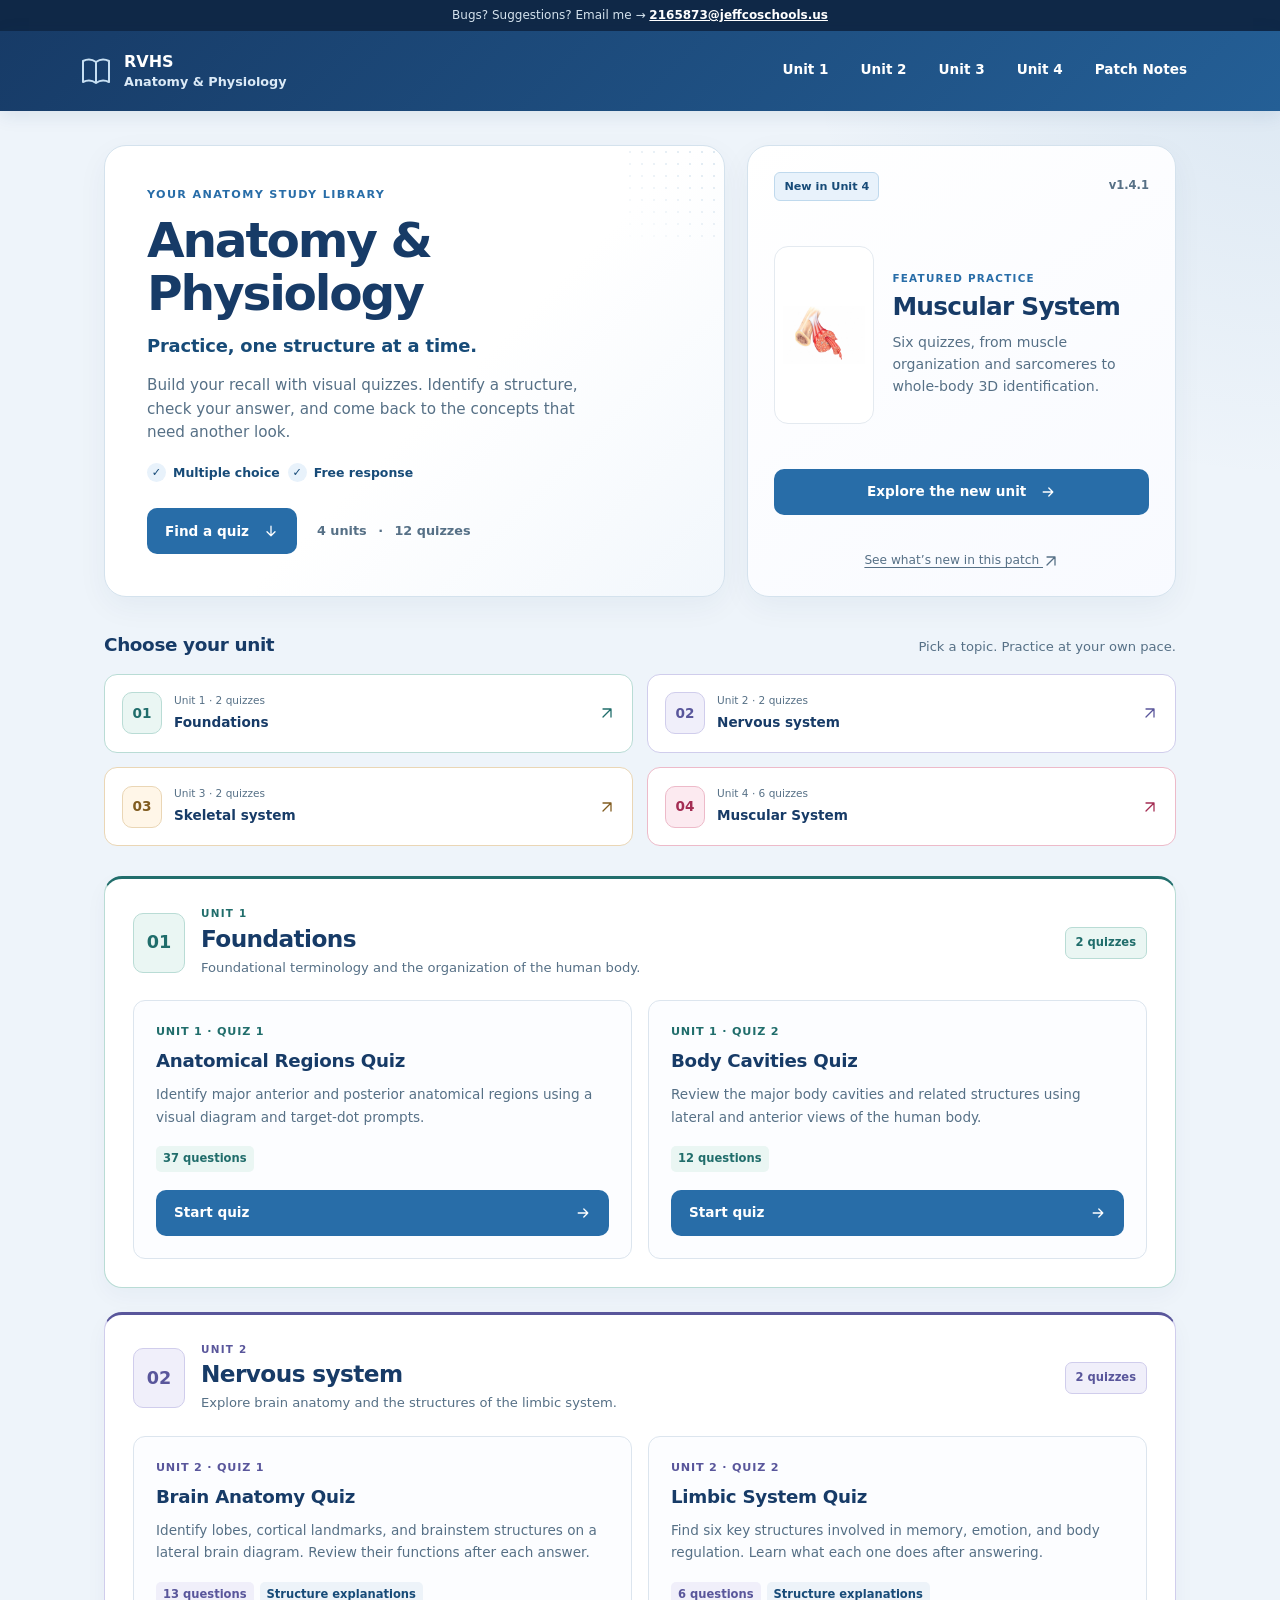
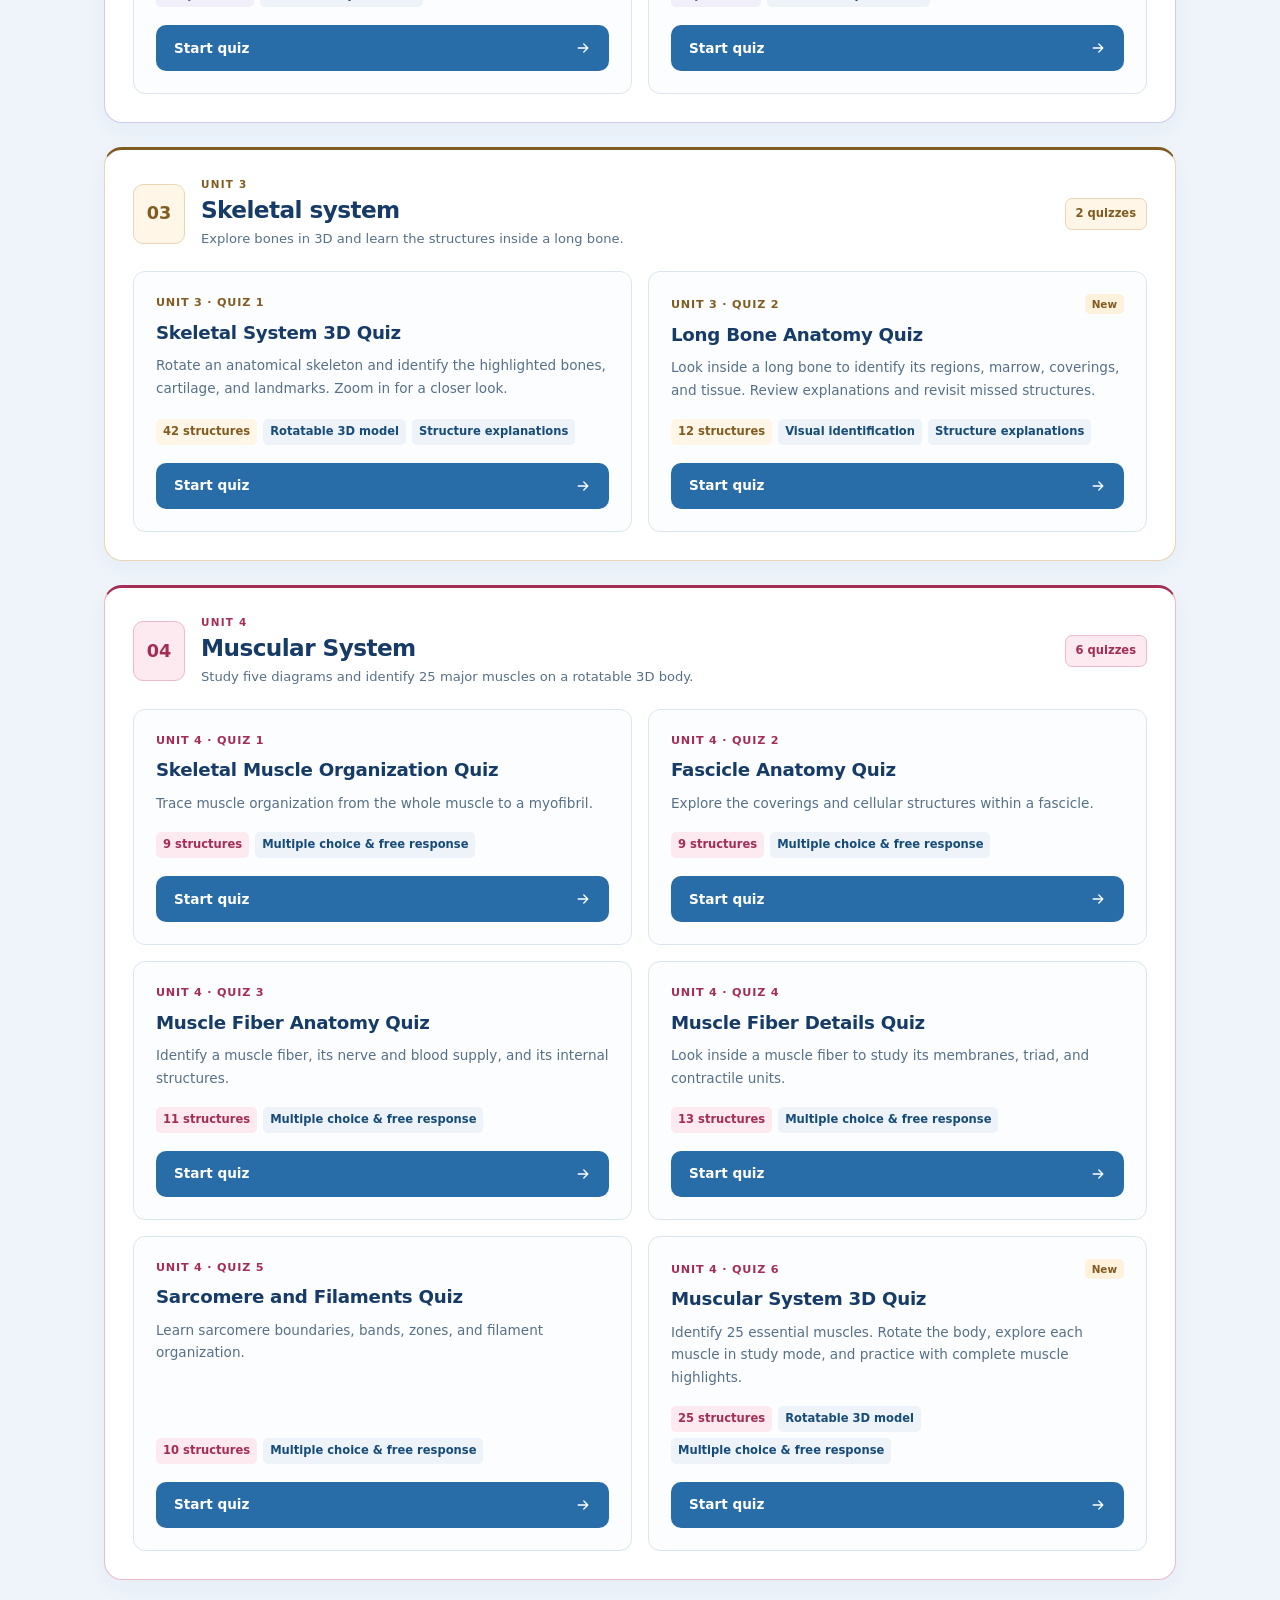
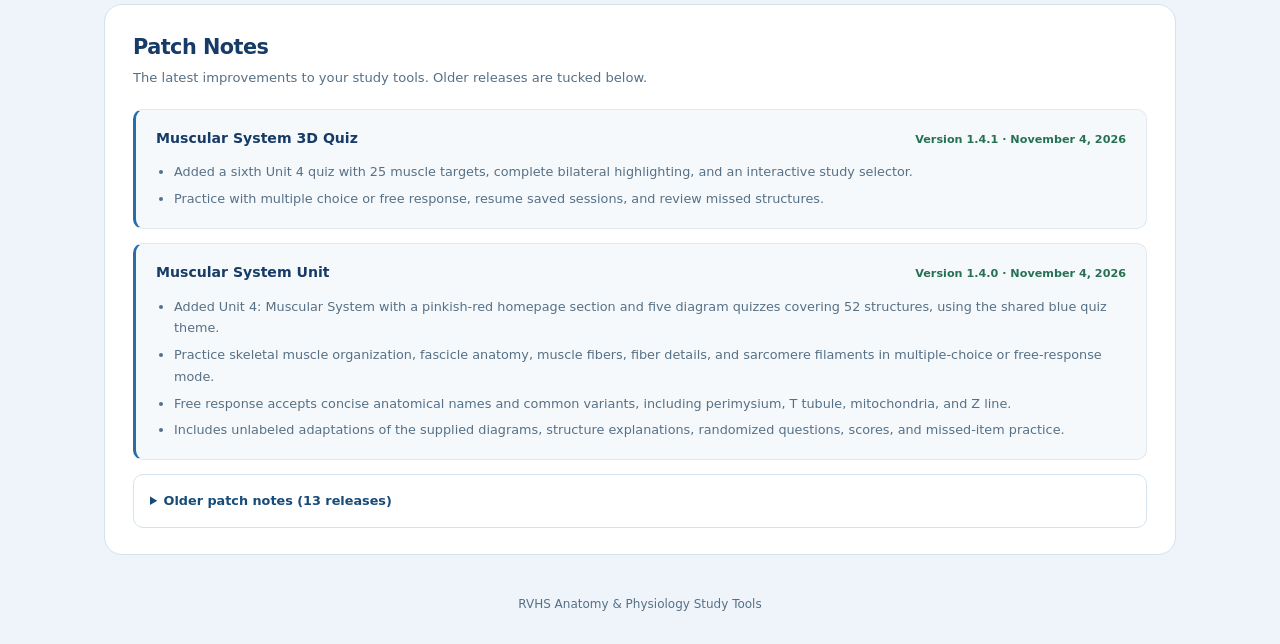
==== commit 96df9f59: "Add 25-target muscular system 3D quiz" ====
--- a/index.html
+++ b/index.html
@@ -7,7 +7,7 @@
   <title>RVHS Anatomy & Physiology Study Tools</title>
 
   <link rel="stylesheet" href="assets/styles/site.css?v=1.0.1">
-  <link rel="stylesheet" href="assets/styles/homepage.css?v=1.4.0-blue">
+  <link rel="stylesheet" href="assets/styles/homepage.css?v=1.4.1">
 </head>
 
 <body class="study-home">
@@ -44,17 +44,17 @@
         </div>
         <div class="hero-actions">
           <a class="primary-link" href="#quiz-library">Find a quiz <svg class="link-arrow" viewBox="0 0 20 20" fill="none" aria-hidden="true"><path d="M10 4v12m-5-5 5 5 5-5" stroke="currentColor" stroke-width="1.6" stroke-linecap="round" stroke-linejoin="round"/></svg></a>
-          <span class="library-count">4 units <span aria-hidden="true">·</span> 11 quizzes</span>
+          <span class="library-count">4 units <span aria-hidden="true">·</span> 12 quizzes</span>
         </div>
       </div>
       <aside class="info-card" aria-labelledby="featured-title">
-        <div class="feature-top"><span class="feature-label">New in Unit 4</span><span class="release-label">v1.4.0</span></div>
+        <div class="feature-top"><span class="feature-label">New in Unit 4</span><span class="release-label">v1.4.1</span></div>
         <div class="feature-body">
           <div class="feature-image"><img src="muscular-system-quiz/images/muscle-organization.webp" width="1000" height="714" alt="" loading="lazy"></div>
           <div>
             <span class="eyebrow">Featured practice</span>
             <h2 id="featured-title">Muscular System</h2>
-            <p>Five new diagram quizzes, from whole muscle to the filaments of a sarcomere.</p>
+            <p>Six quizzes, from muscle organization and sarcomeres to whole-body 3D identification.</p>
           </div>
         </div>
         <a class="quiz-link" href="#unit-4">Explore the new unit <svg class="link-arrow" viewBox="0 0 20 20" fill="none" aria-hidden="true"><path d="M4 10h12m-5-5 5 5-5 5" stroke="currentColor" stroke-width="1.6" stroke-linecap="round" stroke-linejoin="round"/></svg></a>
@@ -68,7 +68,7 @@
         <a class="unit-jump unit-theme-1" href="#unit-1"><span class="jump-number" aria-hidden="true">01</span><span><span class="jump-label">Unit 1 · 2 quizzes</span><strong>Foundations</strong></span><svg class="jump-arrow link-arrow" viewBox="0 0 20 20" fill="none" aria-hidden="true"><path d="M5 15 15 5M5 5h10v10" stroke="currentColor" stroke-width="1.6" stroke-linecap="round" stroke-linejoin="round"/></svg></a>
         <a class="unit-jump unit-theme-2" href="#unit-2"><span class="jump-number" aria-hidden="true">02</span><span><span class="jump-label">Unit 2 · 2 quizzes</span><strong>Nervous system</strong></span><svg class="jump-arrow link-arrow" viewBox="0 0 20 20" fill="none" aria-hidden="true"><path d="M5 15 15 5M5 5h10v10" stroke="currentColor" stroke-width="1.6" stroke-linecap="round" stroke-linejoin="round"/></svg></a>
         <a class="unit-jump unit-theme-3" href="#unit-3"><span class="jump-number" aria-hidden="true">03</span><span><span class="jump-label">Unit 3 · 2 quizzes</span><strong>Skeletal system</strong></span><svg class="jump-arrow link-arrow" viewBox="0 0 20 20" fill="none" aria-hidden="true"><path d="M5 15 15 5M5 5h10v10" stroke="currentColor" stroke-width="1.6" stroke-linecap="round" stroke-linejoin="round"/></svg></a>
-        <a class="unit-jump unit-theme-4" href="#unit-4"><span class="jump-number" aria-hidden="true">04</span><span><span class="jump-label">Unit 4 · 5 quizzes</span><strong>Muscular System</strong></span><svg class="jump-arrow link-arrow" viewBox="0 0 20 20" fill="none" aria-hidden="true"><path d="M5 15 15 5M5 5h10v10" stroke="currentColor" stroke-width="1.6" stroke-linecap="round" stroke-linejoin="round"/></svg></a>
+        <a class="unit-jump unit-theme-4" href="#unit-4"><span class="jump-number" aria-hidden="true">04</span><span><span class="jump-label">Unit 4 · 6 quizzes</span><strong>Muscular System</strong></span><svg class="jump-arrow link-arrow" viewBox="0 0 20 20" fill="none" aria-hidden="true"><path d="M5 15 15 5M5 5h10v10" stroke="currentColor" stroke-width="1.6" stroke-linecap="round" stroke-linejoin="round"/></svg></a>
       </div>
     </nav>
 
@@ -193,9 +193,9 @@
     <section id="unit-4" class="unit-section unit-theme-4" aria-labelledby="unit-4-heading">
       <div class="section-heading">
         <div class="section-title"><span class="unit-number" aria-hidden="true">04</span>
-          <div><span class="eyebrow">Unit 4 · New in v1.4.0</span><h2 id="unit-4-heading">Muscular System</h2><p>Study five diagrams, from skeletal muscle organization to sarcomere filaments.</p></div>
-        </div>
-        <div class="unit-badge">5 quizzes</div>
+          <div><span class="eyebrow">Unit 4</span><h2 id="unit-4-heading">Muscular System</h2><p>Study five diagrams and identify 25 major muscles on a rotatable 3D body.</p></div>
+        </div>
+        <div class="unit-badge">6 quizzes</div>
       </div>
       <div class="quiz-grid">
         <article class="quiz-card">
@@ -233,6 +233,13 @@
           <div class="meta"><span>10 structures</span><span>Multiple choice &amp; free response</span></div>
           <a class="quiz-link" href="muscular-system-quiz/sarcomere/" aria-label="Open Sarcomere and Filaments Quiz">Start quiz <svg class="link-arrow" viewBox="0 0 20 20" fill="none" aria-hidden="true"><path d="M4 10h12m-5-5 5 5-5 5" stroke="currentColor" stroke-width="1.6" stroke-linecap="round" stroke-linejoin="round"/></svg></a>
         </article>
+        <article class="quiz-card">
+          <div class="card-top"><div class="label">Unit 4 · Quiz 6</div><span class="new-badge">New</span></div>
+          <h3>Muscular System 3D Quiz</h3>
+          <p>Identify 25 essential muscles. Rotate the body, explore each muscle in study mode, and practice with complete muscle highlights.</p>
+          <div class="meta"><span>25 structures</span><span>Rotatable 3D model</span><span>Multiple choice &amp; free response</span></div>
+          <a class="quiz-link" href="muscular-system-3d-quiz/" aria-label="Open Muscular System 3D Quiz">Start quiz <svg class="link-arrow" viewBox="0 0 20 20" fill="none" aria-hidden="true"><path d="M4 10h12m-5-5 5 5-5 5" stroke="currentColor" stroke-width="1.6" stroke-linecap="round" stroke-linejoin="round"/></svg></a>
+        </article>
       </div>
     </section>
 
@@ -241,6 +248,14 @@
       <p class="patch-intro">The latest improvements to your study tools. Older releases are tucked below.</p>
 
       <div class="patch-list">
+        <article class="patch">
+          <div class="patch-top"><div class="patch-title">Muscular System 3D Quiz</div><div class="patch-version">Version 1.4.1 · <time datetime="2026-11-04">November 4, 2026</time></div></div>
+          <ul>
+            <li>Added a sixth Unit 4 quiz with 25 muscle targets, complete bilateral highlighting, and an interactive study selector.</li>
+            <li>Practice with multiple choice or free response, resume saved sessions, and review missed structures.</li>
+          </ul>
+        </article>
+
         <article class="patch">
           <div class="patch-top">
             <div class="patch-title">Muscular System Unit</div>
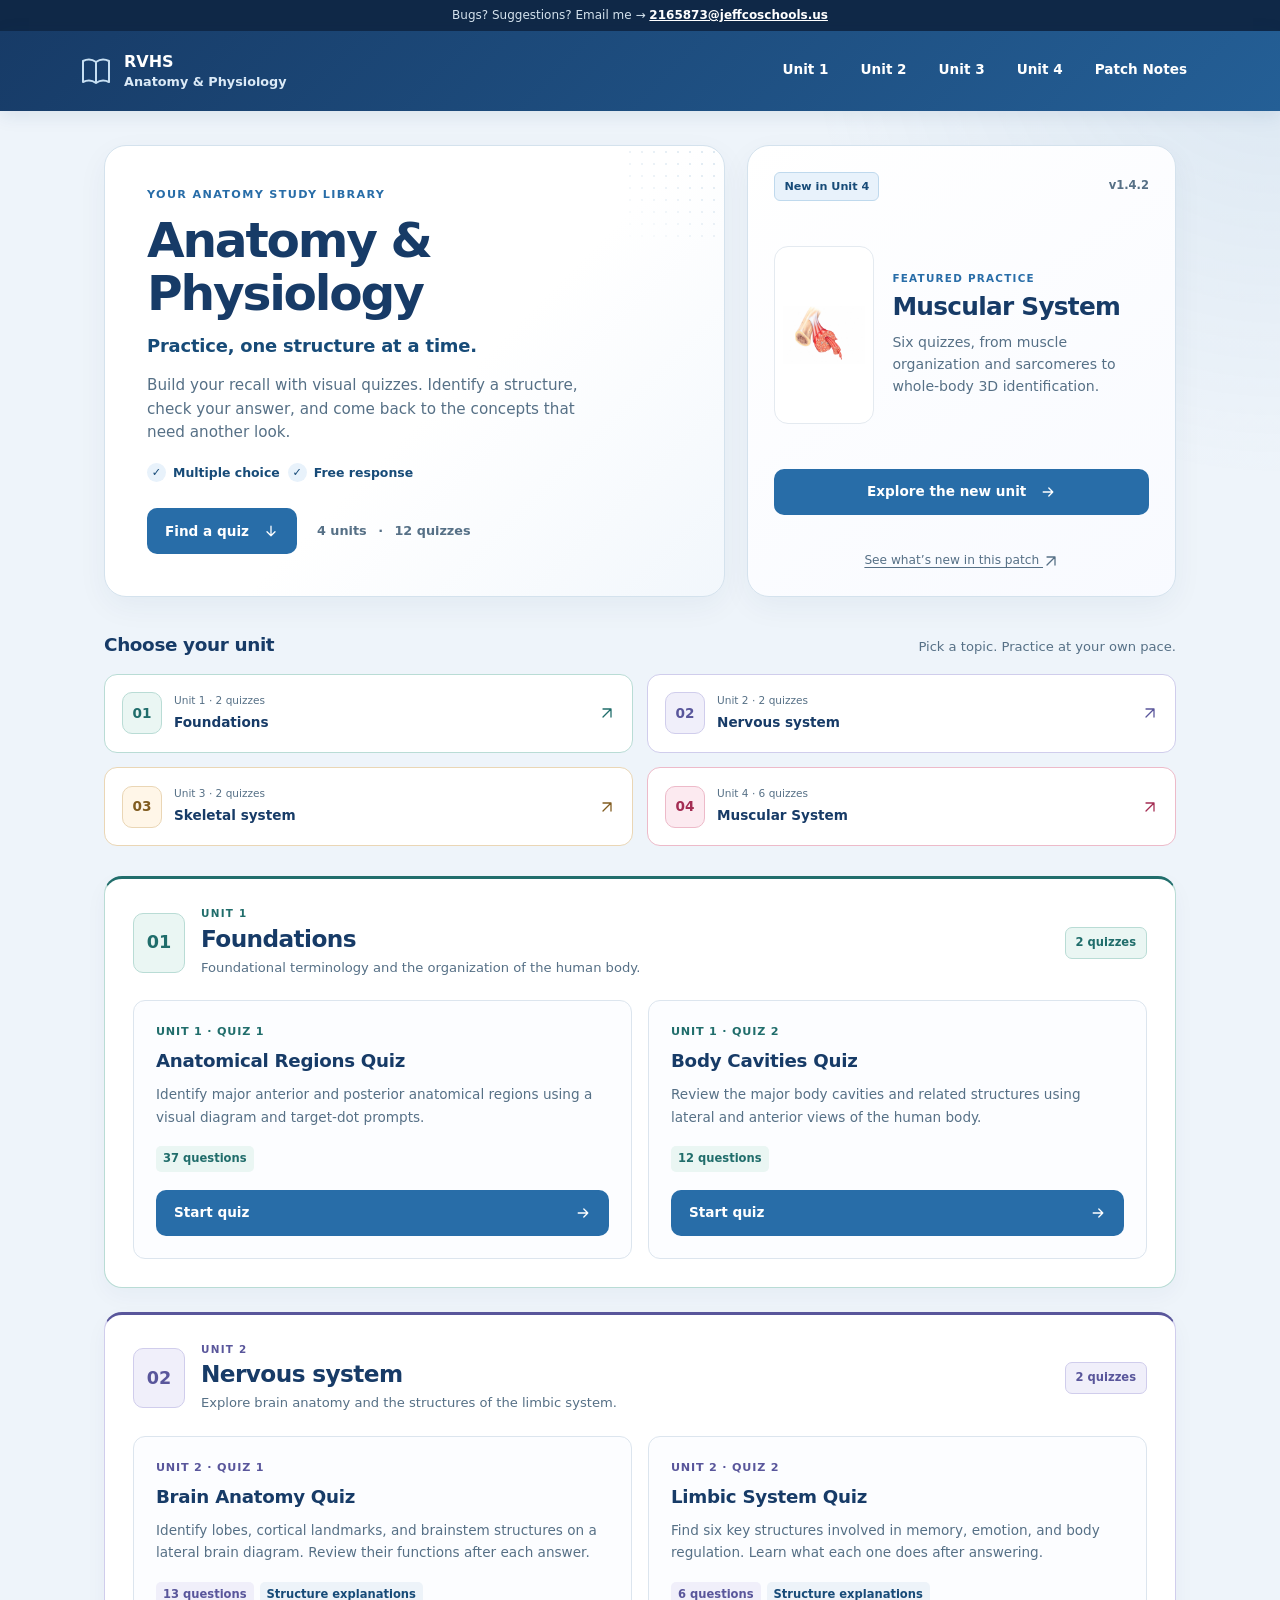
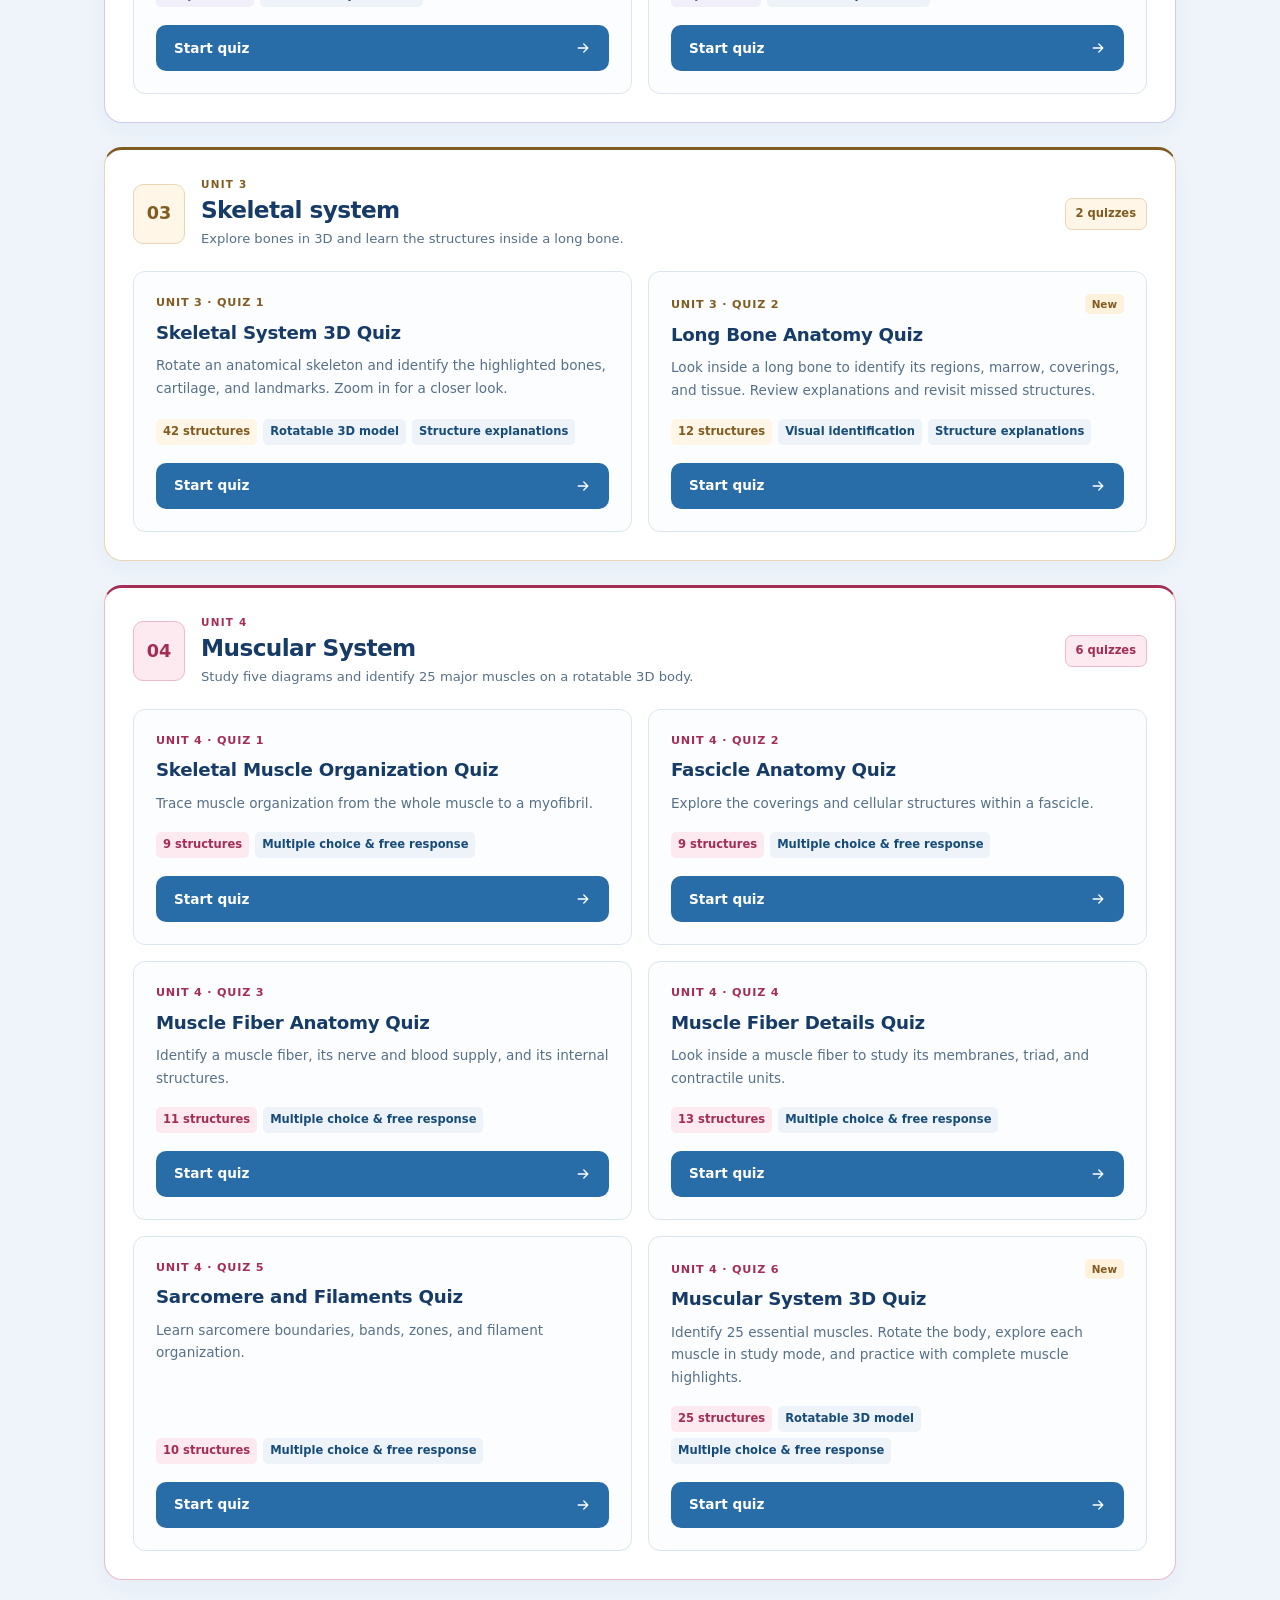
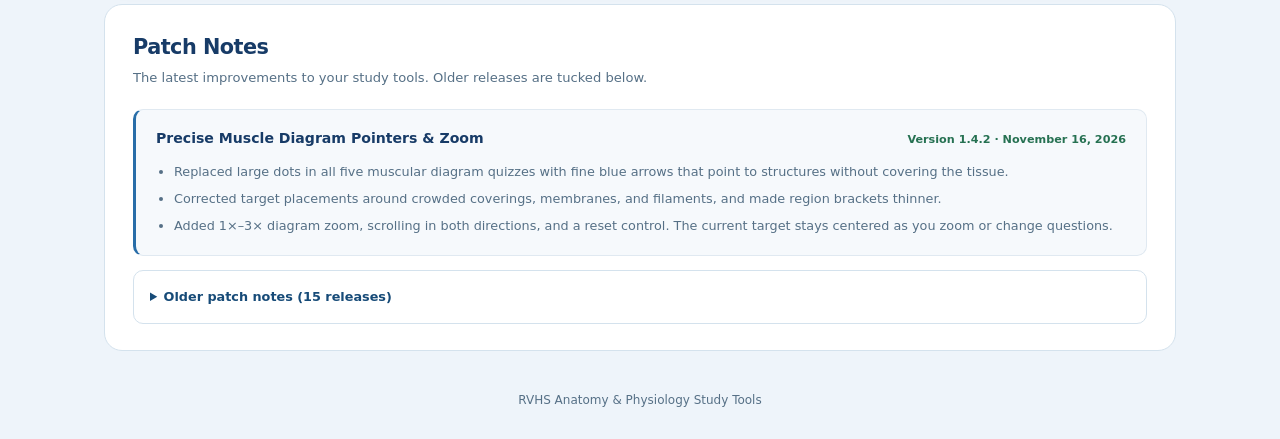
==== commit 7a50d767: "Document muscle pointer improvements in version 1.4.2 patch notes" ====
--- a/index.html
+++ b/index.html
@@ -48,7 +48,7 @@
         </div>
       </div>
       <aside class="info-card" aria-labelledby="featured-title">
-        <div class="feature-top"><span class="feature-label">New in Unit 4</span><span class="release-label">v1.4.1</span></div>
+        <div class="feature-top"><span class="feature-label">New in Unit 4</span><span class="release-label">v1.4.2</span></div>
         <div class="feature-body">
           <div class="feature-image"><img src="muscular-system-quiz/images/muscle-organization.webp" width="1000" height="714" alt="" loading="lazy"></div>
           <div>
@@ -249,6 +249,17 @@
 
       <div class="patch-list">
         <article class="patch">
+          <div class="patch-top"><div class="patch-title">Precise Muscle Diagram Pointers &amp; Zoom</div><div class="patch-version">Version 1.4.2 · <time datetime="2026-11-16">November 16, 2026</time></div></div>
+          <ul>
+            <li>Replaced large dots in all five muscular diagram quizzes with fine blue arrows that point to structures without covering the tissue.</li>
+            <li>Corrected target placements around crowded coverings, membranes, and filaments, and made region brackets thinner.</li>
+            <li>Added 1×–3× diagram zoom, scrolling in both directions, and a reset control. The current target stays centered as you zoom or change questions.</li>
+          </ul>
+        </article>
+        <details class="patch-history">
+          <summary>Older patch notes (15 releases)</summary>
+          <div class="patch-list">
+        <article class="patch">
           <div class="patch-top"><div class="patch-title">Muscular System 3D Quiz</div><div class="patch-version">Version 1.4.1 · <time datetime="2026-11-04">November 4, 2026</time></div></div>
           <ul>
             <li>Added a sixth Unit 4 quiz with 25 muscle targets, complete bilateral highlighting, and an interactive study selector.</li>
@@ -268,9 +279,7 @@
             <li>Includes unlabeled adaptations of the supplied diagrams, structure explanations, randomized questions, scores, and missed-item practice.</li>
           </ul>
         </article>
-        <details class="patch-history">
-          <summary>Older patch notes (13 releases)</summary>
-          <div class="patch-list">
+
         <article class="patch">
           <div class="patch-top">
             <div class="patch-title">Quiz Library Update</div>
@@ -300,7 +309,7 @@
         <article class="patch">
           <div class="patch-top">
             <div class="patch-title">Skeletal System: Bundled False Rib Repair</div>
-            <div class="patch-version">Version 1.3.5 · <time datetime="2026-10-04">October 4, 2026</time></div>
+            <div class="patch-version">Version 1.3.5 · <time datetime="2026-10-03">October 3, 2026</time></div>
           </div>
           <ul>
             <li>Bundled all six lower costal-cartilage sections directly into the model data, connecting rib pairs 8–10 on both sides.</li>
@@ -314,7 +323,7 @@
         <article class="patch">
           <div class="patch-top">
             <div class="patch-title">Accessible Quiz Interaction &amp; Results</div>
-            <div class="patch-version">Version 1.3.4 · <time datetime="2026-10-04">October 4, 2026</time></div>
+            <div class="patch-version">Version 1.3.4 · <time datetime="2026-10-03">October 3, 2026</time></div>
           </div>
           <ul>
             <li>Standardized default, hover, pressed, selected, correct, incorrect, disabled, and keyboard-focus states across every quiz.</li>
@@ -327,7 +336,7 @@
         <article class="patch">
           <div class="patch-top">
             <div class="patch-title">Site-wide Visual Refresh</div>
-            <div class="patch-version">Version 1.3.3 · <time datetime="2026-10-03">October 3, 2026</time></div>
+            <div class="patch-version">Version 1.3.3 · <time datetime="2026-10-02">October 2, 2026</time></div>
           </div>
           <ul>
             <li>Added a shared design system so the homepage and all quizzes use a consistent brand palette, typography, spacing, corners, shadows, and motion.</li>
@@ -369,7 +378,7 @@
         <article class="patch">
           <div class="patch-top">
             <div class="patch-title">Unit 3: Interactive 3D Skeletal System</div>
-            <div class="patch-version">Version 1.3.0 · <time datetime="2026-09-30">September 30, 2026</time></div>
+            <div class="patch-version">Version 1.3.0 · <time datetime="2026-10-01">October 1, 2026</time></div>
           </div>
           <ul>
             <li>Added a rotatable anatomical skeleton quiz covering 42 unique structures.</li>
@@ -401,7 +410,7 @@
         <article class="patch">
           <div class="patch-top">
             <div class="patch-title">Unit 2: Limbic System &amp; Structure Functions</div>
-            <div class="patch-version">Version 1.2.1 · <time datetime="2026-09-22">September 22, 2026</time></div>
+            <div class="patch-version">Version 1.2.1 · <time datetime="2026-09-21">September 21, 2026</time></div>
           </div>
           <ul>
             <li>Added the Limbic System Quiz to Unit 2 with six red-dot identification questions.</li>
@@ -415,7 +424,7 @@
         <article class="patch">
           <div class="patch-top">
             <div class="patch-title">Unit 2: Brain Anatomy</div>
-            <div class="patch-version">Version 1.2.0</div>
+            <div class="patch-version">Version 1.2.0 · <time datetime="2026-09-14">September 14, 2026</time></div>
           </div>
           <ul>
             <li>Added Unit 2 to the study site.</li>
@@ -432,7 +441,7 @@
         <article class="patch">
           <div class="patch-top">
             <div class="patch-title">Unit 1 Expansion</div>
-            <div class="patch-version">Version 1.1.1</div>
+            <div class="patch-version">Version 1.1.1 · <time datetime="2026-08-28">August 28, 2026</time></div>
           </div>
           <ul>
             <li>Added the new Body Cavities Quiz with 12 visual-identification questions.</li>
@@ -446,7 +455,7 @@
         <article class="patch">
           <div class="patch-top">
             <div class="patch-title">Initial Anatomical Regions Release</div>
-            <div class="patch-version">Version 1.1.0</div>
+            <div class="patch-version">Version 1.1.0 · <time datetime="2026-08-24">August 24, 2026</time></div>
           </div>
           <ul>
             <li>Launched the Anatomical Regions Quiz.</li>
